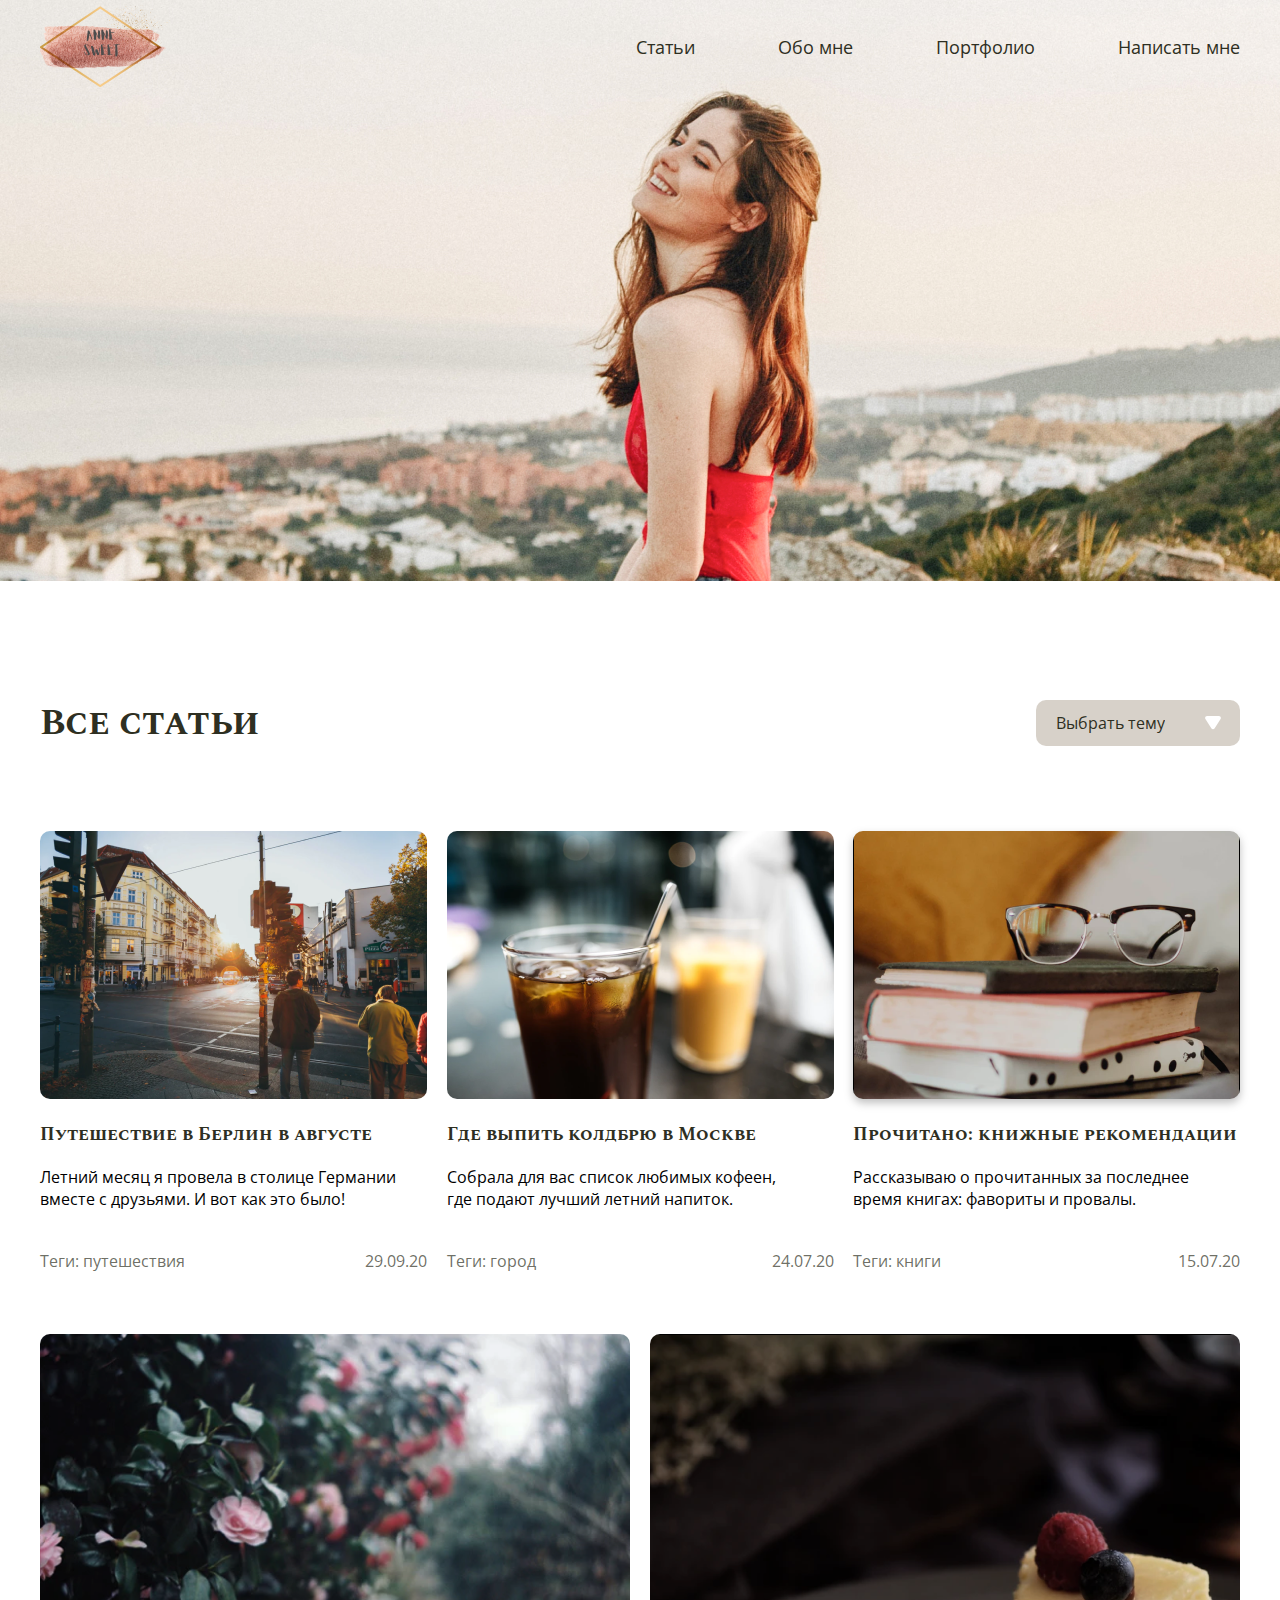
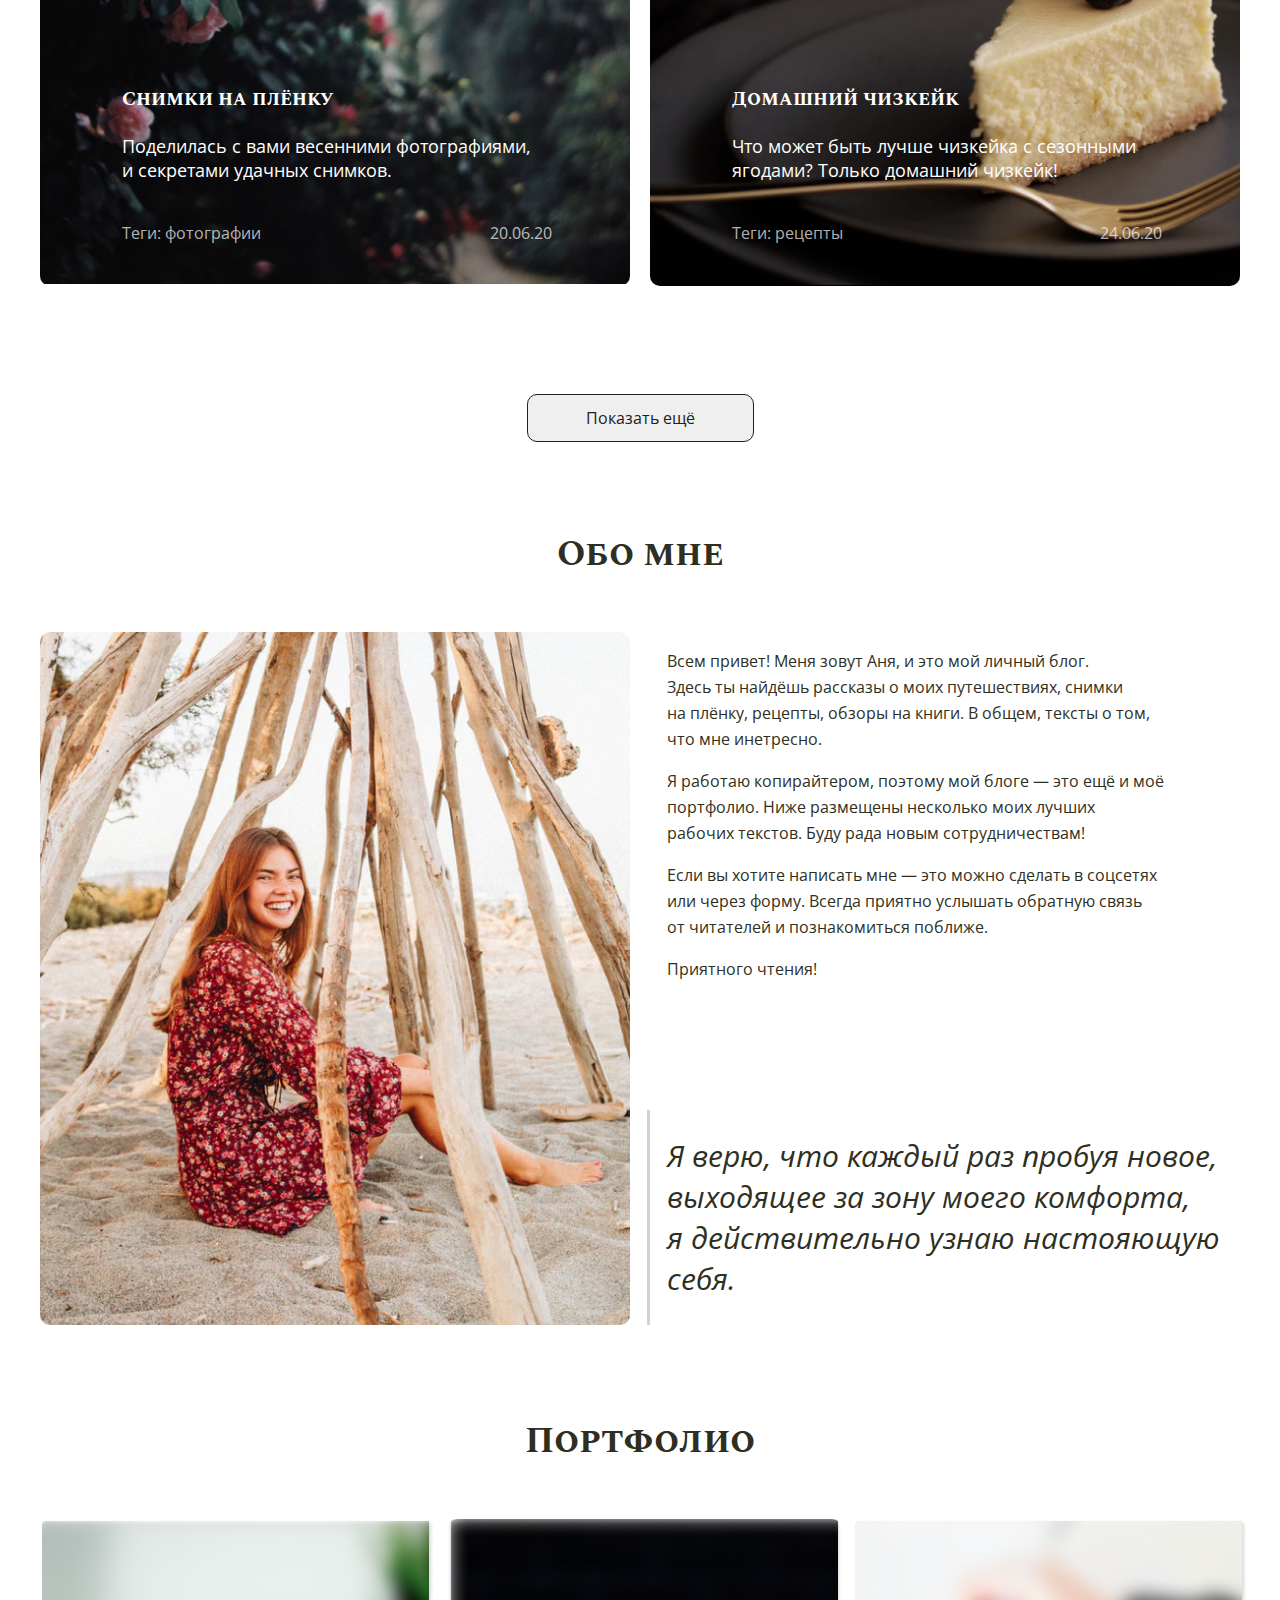
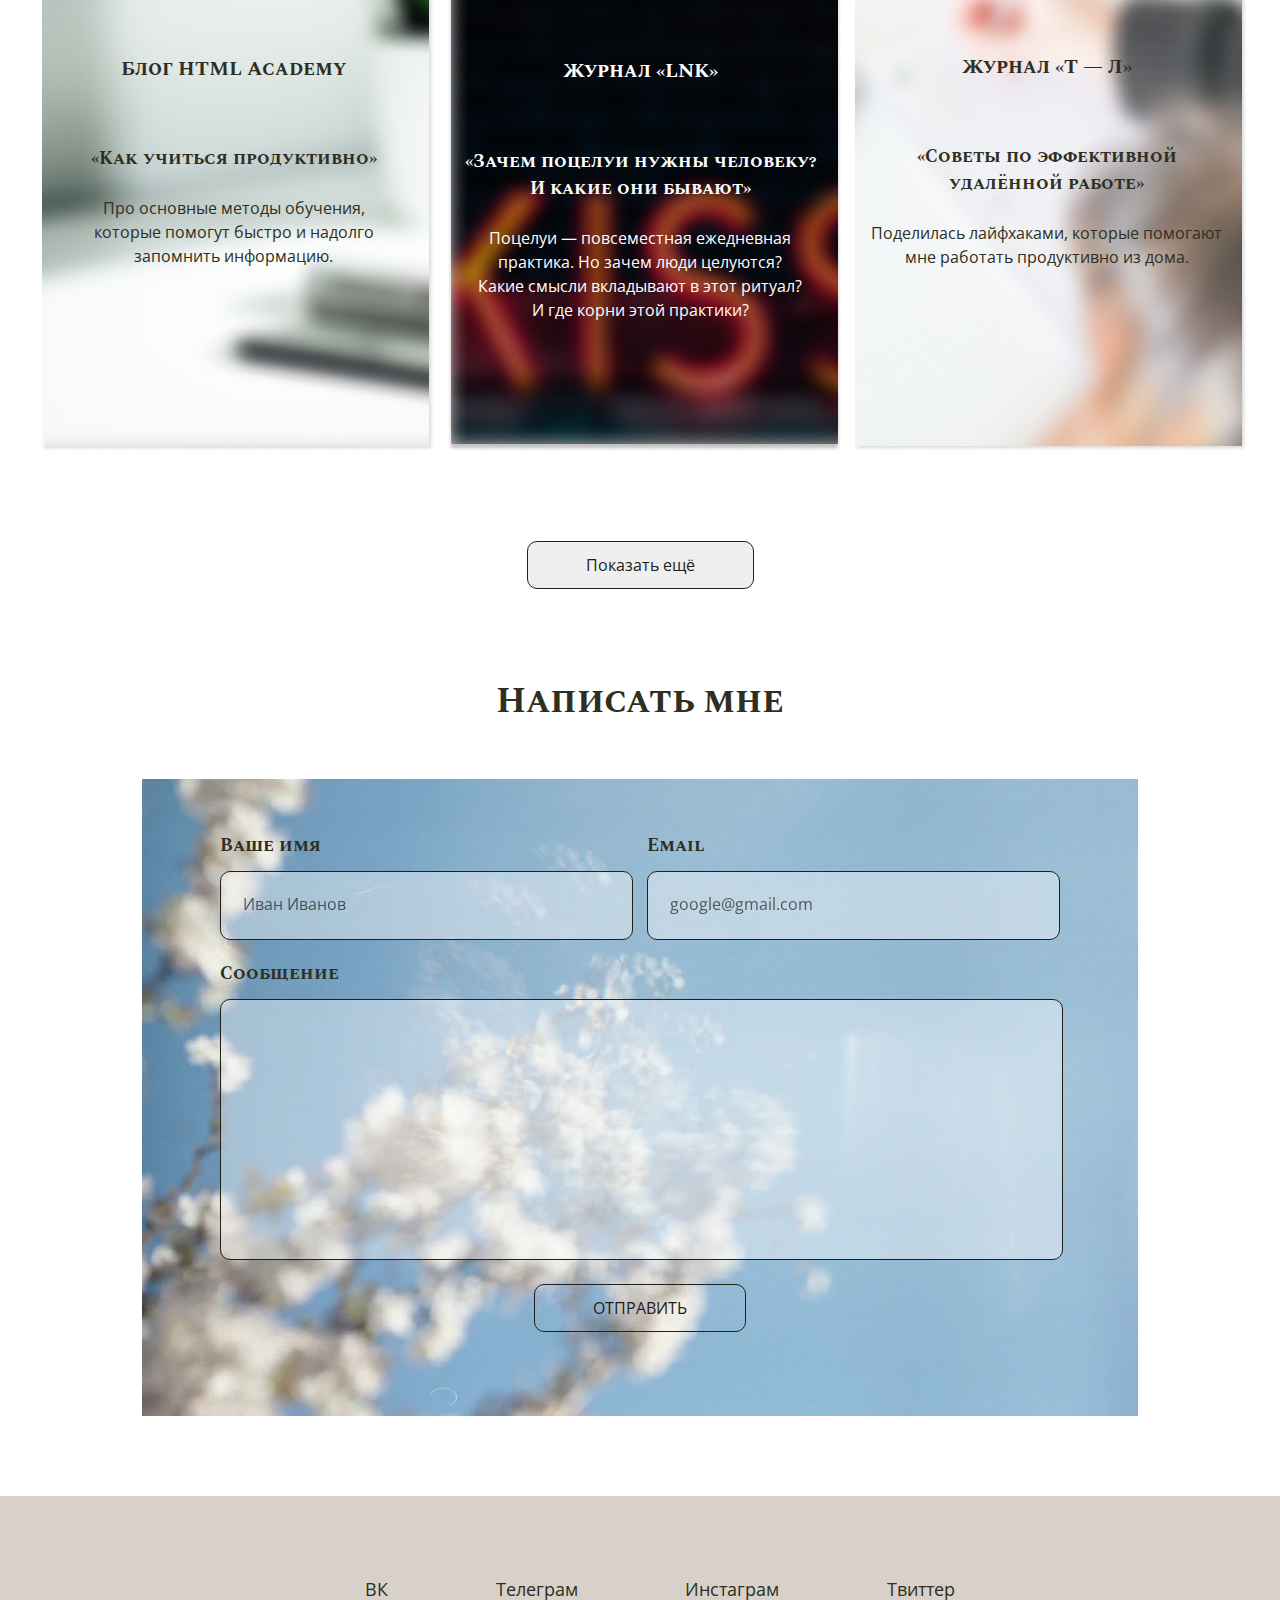
==== index.html @ 56de4f31 "151020" ====
<!DOCTYPE html>
<html lang="ru">

<head>
  <meta charset="UTF-8">
  <meta name="viewport" content="width-device-width, initial-scale=1.0">
  <title>Сайт Заверстаю</title>
  <link rel="stylesheet" href="style.css">
</head>

<body>
  <header class="header">
    <div class="wrapper">
      <div class="header__wrapper">
        <div class="header__logo">
          <img src="./image/annesweet_logo.png" alt="annesweet logo" class="header__logo-pic">
        </div>

        <nav class="header__nav">
          <ul class="header__list">
            <li class="header__item">
              <a href="#first__section" class="header__link">Статьи</a>
            </li>
            <li class="header__item">
              <a href="#second__section" class="header__link">Обо мне</a>
            </li>
            <li class="header__item">
              <a href="#third__section" class="header__link">Портфолио</a>
            </li>
            <li class="header__item header__last__item">
              <a href="#fourth__section" class="header__link">Написать мне</a>
            </li>
          </ul>
        </nav>
      </div>

    </div>
  </header>
  <main class="main">
    <h1 class="hidden__title">Блог</h1>
    <section class="wrapper first__section" id="first__section">
      <div class="main__head__wrapper">
        <h2 class="main__head__title">Все статьи</h2>
        <select name="main select" class="select">
          <option hidden>Выбрать тему</option>
          <option value="Travels">Путешествия</option>
          <option value="City">Город</option>
          <option value="Books">Книги</option>
          <option value="Photos">Фотографии</option>
          <option value="Recipes">Рецепты</option>
          <option value="All articles">Все статьи</option>
        </select>
      </div>
      <div class="main__body__wrapper">
        <article class="main__body__articles">
          <a href="./index2.html">
            <img src="./image/travels.png" alt="travels" class="main__pic">
            <h3 class="main__body__title">Путешествие в Берлин в августе</h3>
          </a>
          <p class="main__page">
            Летний месяц я провела в столице Германии<br> вместе с друзьями. И вот как это было!
          </p>
          <div class="main__underpage__wrapper">
            <span class="underpage">
              Теги: путешествия
            </span>
            <time class="underpage">
              29.09.20
            </time>
          </div>
        </article>
        <article class="main__body__articles">
          <a href="./index2.html">
            <img src="./image/city.png" alt="city" class="main__pic">
            <h3 class="main__body__title">Где выпить колдбрю в Москве</h3>
          </a>
          <p class="main__page">
            Собрала для вас список любимых кофеен,<br> где подают лучший летний напиток.
          </p>
          <div class="main__underpage__wrapper">
            <span class="underpage">
              Теги: город
            </span>
            <time class="underpage">
              24.07.20
            </time>
          </div>
        </article>
        <article class="main__body__articles">
          <a href="./index2.html">
            <img src="./image/books.png" alt="books" class="main__pic main__pic__book">
            <h3 class="main__body__title">Прочитано: книжные рекомендации</h3>
          </a>
          <p class="main__page">
            Рассказываю о прочитанных за последнее<br> время книгах: фавориты и провалы.
          </p>
          <div class="main__underpage__wrapper">
            <span class="underpage">
              Теги: книги
            </span>
            <time class="underpage">
              15.07.20
            </time>
          </div>
        </article>
        <article class="main__body__articles big__articles">
          <div class="absolute">
            <a href="./index2.html">
              <h3 class="main__body__title big__title">Снимки на плёнку</h3>
            </a>
            <p class="main__page big__page">
              Поделилась с вами весенними фотографиями,<br> и секретами удачных снимков.
            </p>
            <div class="main__underpage__wrapper">
              <span class="underpage big__underpage">
                Теги: фотографии
              </span>
              <time class="underpage big__underpage">
                20.06.20
              </time>
            </div>
          </div>
          <img src="./image/photos.png" alt="photos" class="main__pic relative__pic">
        </article>
        <article class="main__body__articles big__articles">
          <div class="absolute">
            <a href="./index2.html">
              <h3 class="main__body__title big__title">Домашний чизкейк</h3>
            </a>
            <p class="main__page big__page">
              Что может быть лучше чизкейка с сезонными<br>ягодами? Только домашний чизкейк!
            </p>
            <div class="main__underpage__wrapper">
              <span class="underpage big__underpage">
                Теги: рецепты
              </span>
              <time class="underpage big__underpage">
                24.06.20
              </time>
            </div>
          </div>
          <img src="./image/recipes.png" alt="photos" class="main__pic relative__pic">
        </article>
      </div>
      <div class="main__footer__wrapper">
        <button type="button" value="Показать ещё" class="button">Показать ещё</button>
      </div>
    </section>


    <section class="wrapper second__section" id="second__section">
      <div class="aboutme__head__wrapper">
        <h2 class="main__head__title center__title">Обо мне</h2>
      </div>
      <div class="aboutme__body__wrapper">
        <div class="aboutme__image__wrapper">
          <img src="./image/aboutme.png" alt="annesweet" class="main__pic">
        </div>
        <div class="aboutme__text__wrapper">
          <div class="aboutme__page__wrapper">
            <p class="aboutme__page">Всем привет! Меня зовут Аня, и это мой личный блог.<br>
              Здесь ты найдёшь рассказы о моих путешествиях, снимки<br>
              на плёнку, рецепты, обзоры на книги. В общем, тексты о том,<br>
              что мне инетресно.
            </p>
            <p class="aboutme__page">
              Я работаю копирайтером, поэтому мой блоге — это ещё и моё<br>
              портфолио. Ниже размещены несколько моих лучших<br>
              рабочих текстов. Буду рада новым сотрудничествам!
            </p>
            <p class="aboutme__page">
              Если вы хотите написать мне — это можно сделать в соцсетях<br>
              или через форму. Всегда приятно услышать обратную связь<br>
              от читателей и познакомиться поближе.
            </p>
            <p class="aboutme__page">
              Приятного чтения!
            </p>
          </div>
          <div class="blockquote">
            <blockquote>
              Я верю, что каждый раз пробуя новое,<br>
              выходящее за зону моего комфорта,<br>
              я действительно узнаю настояющую<br>
              себя.
            </blockquote>
          </div>
        </div>
      </div>
    </section>

    <section class="wrapper third__section" id="third__section">
      <div class="portfolio__head__wrapper">
        <h2 class="main__head__title center__title">Портфолио</h2>
      </div>
      <div class="portfolio__body__wrapper">
        <article class="portfolio__body__articles">
          <div class="wrapper__portfolio__text">
            <h3 class="portfolio__body__title3">Блог HTML Academy</h3><br>
            <h4 class="portfolio__body__title4">«Как учиться продуктивно»</h4>
            <p class="portfolio__body__page">
              Про основные методы обучения,<br>
              которые помогут быстро и надолго<br>
              запомнить информацию.
            </p>
          </div>
          <img src="./image/first-blog-1.jpg" alt="Blog HTML Academy" class="main__pic main__pic__portfolio">
        </article>

        <article class="portfolio__body__articles">
          <div class="wrapper__portfolio__text2">
            <h3 class="portfolio__body__title3__second">Журнал «LNK»</h3><br>
            <h4 class="portfolio__body__title4__second">«Зачем поцелуи нужны человеку?<br>
              И какие они бывают»</h4>
            <p class="portfolio__body__page__second">
              Поцелуи — повсеместная ежедневная<br>
              практика. Но зачем люди целуются?<br>
              Какие смысли вкладывают в этот ритуал?<br>
              И где корни этой практики?
            </p>
          </div>
          <img src="./image/second-blog-2.jpg" alt="Magazine LNK" class="main__pic main__pic__portfolio">
        </article>

        <article class="portfolio__body__articles">
          <div class="wrapper__portfolio__text">
            <h3 class="portfolio__body__title3">Журнал «Т — Л»</h3><br>
            <h4 class="portfolio__body__title4">«Советы по эффективной<br>
              удалённой работе»</h4>
            <p class="portfolio__body__page">
              Поделилась лайфхаками, которые помогают<br>
              мне работать продуктивно из дома.
            </p>
          </div>
          <img src="./image/third-blog-3.png" alt="Magazine T — L" class="main__pic main__pic__portfolio">
        </article>
      </div>
      <div class="main__footer__wrapper">
        <button type="button" value="Показать ещё" class="button">Показать ещё</button>
      </div>

    </section>

    <section class="wrapper fourth__section" id="fourth__section">
      <div class="writeme__head__wrapper">
        <h2 class="main__head__title center__title">Написать мне</h2>
      </div>
      <div class="writeme__body__wrapper">
        <form action="#" method="POST" class="form__wrap">

          <div class="input__wrap">
            <label for="name-field" class="main__body__title">
              Ваше имя<br>
            </label>
            <input type="text" name="name" id="name-field" class="input" placeholder="Иван Иванов">
          </div>

          <div class="input__wrap">
            <label for="login-field" class="main__body__title">
              Email<br>
            </label>
            <input type="text" name="login" id="login-field" class="input" placeholder="google@gmail.com">
          </div>

          <div class="input__wrap last__input__wrap">
            <label for="comment-field" class="main__body__title">
              Сообщение
            </label>
            <textarea maxlength="200" minlength="10" rows="17" name="comment" id="comment-field" class="big__input"
              placeholder="Напишите здесь ваше сообщение.">
                </textarea>
          </div>

          <div class="submit__wrap">
            <input type="submit" value="ОТПРАВИТЬ" class="submit">
          </div>

        </form>
      </div>
    </section>
  </main>
  <footer class="footer">
    <div class="wrapper">
      <div class="footer__wrapper">
        <ul class="footer__list">
          <li class="footer__item">
            <a href="#1" class="footer__link">ВК</a>
          </li>
          <li class="footer__item">
            <a href="#1" class="footer__link">Телеграм</a>
          </li>
          <li class="footer__item">
            <a href="#1" class="footer__link">Инстаграм</a>
          </li>
          <li class="footer__item">
            <a href="#1" class="footer__link">Твиттер</a>
          </li>
        </ul>
      </div>
    </div>
  </footer>
  <link rel="stylesheet"
    href="https://fonts.googleapis.com/css2?family=Open+Sans:ital,wght@0,400;0,700;1,400&family=Roboto&family=Spectral+SC:wght@700&display=swap">
</body>

</html>
---- style.css ----
body {
  margin: 0 auto;
  max-width: 1440px;
}
.wrapper {
  max-width: 1200px;
  margin: 0 auto;
}
.wrapper-2 {
  max-width: 1000px;
  margin: 0 auto 65px 120px;
}
.header__wrapper {
  display: flex;
  flex-wrap: wrap;
  justify-content: space-between;
  align-items: center;
  padding-top: 4px;
}
.main__undertitle__wrapper {
  margin-bottom: 50px;
}
.comment__image {
  width: 200px;
  display: flex;
  padding-left: 100px;
  padding-top: 45px;
  position: relative;
  margin-bottom: 15px;
}
.comment__page {
  margin-left: 100px;
  font-family: "Open Sans";
  font-size: 16px;
  color: #2E2F22;
  margin-top: 5px;
}

.main__comment {
  background: #ECE1E1;
  border-radius: 10px;
  min-height: 390px;
  padding-bottom: 30px;
}
.main__comment__form {
  padding-left: 80px;
}
.main__comment__form h3 {
  font-family: "Open Sans";
  font-weight: bold;
  font-size: 24px;
  color: #2E2F22;
  margin-top: 75px;
  margin-bottom: 70px;
}
.main__comment__wrapper {
  width: 795px;
}

.comment-img {
  width: 50px;
  height: 50px;
  margin-right: 15px;
  border-radius: 10px;
}
.comment-title {
  font-family: "Open Sans";
  font-weight: bold;
  font-size: 16px; 
  color: #2E2F22;
  position: absolute;
  top: 40%;
  padding-left: 60px;
}
.header {
  margin: 0;
  height: 581px;
  background: url(./image/header-bg.jpg) no-repeat center;

}
.header-2 {
  margin: 0;
  height: 581px;
  background: url(./image/header2-bg.png) no-repeat center;
}
.header__list {
  display: flex;
  flex-wrap: wrap;
  list-style-type: none;
}
.header__link {
  text-decoration: none;
  font-family: "Open Sans";
  font-size: 18px;
  line-height: 25px;
  color: #2E2F22;
}
.header__link:hover, .header__link:focus, .header__link:active {
opacity: 75%;
}
.header__item:not(.header__last__item) {
  margin-right: 83px;
}

.header__logo-pic {
  width: 130px;
  height: 83px;
}



.main {
  margin-top: 85px;
}
.main__head__wrapper {
  display: flex;
  flex-wrap: wrap;
  justify-content: space-between;
  align-items: center;
  margin-bottom: 50px; /*???*/
}
.main__head__title-2 {
  font-family: "Spectral SC";
  font-weight: bold;
  font-size: 36px;
  color: #2E2F22;
  margin-bottom: 5px;
}
.main__head__title {
  font-family: "Spectral SC";
  font-weight: bold;
  font-size: 36px;
  color: #2E2F22;
}

option {
  font-family: "Open Sans";
  font-size: 16px;
  color: #2E2F22;
}
select {
  background: url(./image/select.svg) no-repeat 90% 50% #D7D1C9;
  border-radius: 10px; 
  border: none;
  appearance: none;
  font-family: "Open Sans";
  font-size: 16px;
  color: #2E2F22;
  padding: 12px 75px 12px 20px;
}
.main__underpage__wrapper {
  display: flex;
  flex-wrap: wrap;
  justify-content: space-between;
}
.main__image img {
  border-radius: 10px;
}
.main__body__wrapper {
  display: flex;
  flex-wrap: wrap;
  justify-content: space-between;
  margin-bottom: 104px;
}
.main__figcaption {
  margin-bottom: 40px;
}
.relative__pictures {
  position: relative;
  width: 100%;
}
.absolute {
  position: absolute;
  color: white;
  width: 430px;
  padding-top: 330px;
  padding-left: 82px;
}
.big__articles {
  padding-top: 62px;
  position: relative;
}
.main__body__title {
  font-family: "Spectral SC";
  font-weight: bold;
  font-size: 18px;
  color: #2E2F22;
}
.main__page {
  font-family: "Open Sans";
  font-size: 16px;
  margin-bottom: 40px;
}
.underpage {
  font-family: "Open Sans";
  font-size: 16px;
  color: rgba(46, 47, 34, 0.7);
}
.undertitle {
  font-family: "Open Sans";
  font-size: 16px;
  color: rgba(46, 47, 34, 0.7);
  margin-right: 30px;
}
.big__title {
  font-family: "Spectral SC";
  font-weight: bold;
  font-size: 20px;
  color: white;
}
.main__image {
  margin-left: 0;
}
.main__figcaption {
  font-family: "Open Sans";
  font-size: 14px;
  color: #2E2F22;
}
.like {
  outline: none;
  border: none;
  background-color: white;
  cursor: pointer;
  background-image: url(./image/like.svg);
  width: 50px;
  height: 50px;
}
.arrow {
 position: relative;
 border-top: 2px solid black;
 height: 0;
 width: 65px;
 margin-top: 58px;
 margin-left: 25px;
}
.arrow:after {
  position: absolute;
  content: "";
  top: -7px;
  right: 0px;
  width: 10px;
  height: 10px;
  border-radius: 10%;
  border-top: 2px solid black;
  border-right: 2px solid black;
  transform: rotate(45deg);
}
.main__underfoot__wrapper-2 {
  width: 440px;
  height: 50px;
  display: flex;
  flex-wrap: no-wrap;
}
.social img {
  width: 50px;
  height: 50px;
}
.social__link {
  margin-left: 32px;

}
.likes__number {
  margin-left: 15px;
  vertical-align: bottom;
  font-family: "Open Sans";
  font-size: 24px;
  color: #2E2F22;
}
.main__foot__wrapper-2 {
  display: flex;
  flex-wrap: no-wrap;
  justify-content: space-between;
}
.main__foot__title {
  font-family: "Open Sans";
  font-weight: bold;
  font-size: 36px;
  color: #2E2F22;
}
.big__underpage {
  font-family: "Open Sans";
  font-size: 16px;
  color: rgba(255, 255, 255, 0.7);
}
.big__page {
  font-family: "Open Sans";
  font-size: 18px;
  color: white;
}
.button {
  text-decoration: none;
  font-family: "Open Sans";
  font-size: 16px;
  color: #202117;
  padding: 12px 58px;
  border: 1px solid #202117;
  border-radius: 10px;
}
.main__footer__wrapper {
  text-align: center;
  margin-bottom: 85px;
  margin-top: 85px;
}
.center__title {
  text-align: center;
}
.aboutme__body__wrapper {
  display: flex;
  flex-wrap: no-wrap;
  justify-content: space-between;
  max-width: 1180px;
  flex-direction: row;
}
.aboutme__text__wrapper {
  margin-left: auto;
  margin-right: 0;
  display: flex;
  flex-wrap: no-wrap;
  justify-content: space-between;
  flex-direction: column;
}
.aboutme__page {
  font-family: "Open Sans";
  font-size: 16px;
  line-height: 26px;
  color: #2E2F22;
}
blockquote {
  font-family: "Open Sans";
  font-style: italic;
  font-size: 30px;
  color: #2E2F22;
  margin-right: 0;
  margin-left: 0;
  
}
.blockquote {
  position: relative;
}

.blockquote::before {
  content: "";
  position: absolute;
  top: 5px;
  left: -20px;
  height: 215px;
  border-left: 3px solid #D7D1C9;
}
.second__section {
  margin-bottom: 85px;
}
.second__absolute {
  position: absolute;
}
.main__pic__book {
  filter: drop-shadow(0px 4px 4px rgba(0, 0, 0, 0.25));
}
.main__pic {
  border-radius: 10px;
}
.wrapper__portfolio__text {
  position: absolute;
  text-align: center;
  top: 40%;
  transform: translate(-50%, -40%);
  left: 50%;
  width: 387px;
}
.wrapper__portfolio__text2 {
  position: absolute;
  text-align: center;
  top: 50%;
  transform: translate(-50%, -50%);
  left: 50%;
  width: 387px;
  color: white;
}
.portfolio__body__articles {
  width: 387px;
  position: relative;
}
.portfolio__body__title4 {
  font-family: "Spectral SC";
  font-weight: bold;
  font-size: 18px;  
  color: #2E2F22;
}
.portfolio__body__title3 {
  font-family: "Spectral SC";
  font-weight: bold;
  font-size: 20px;  
  color: #2E2F22;
}
.portfolio__body__page {
font-family: "Open Sans";
font-size: 16px;
color: #2E2F22;
line-height: 150%;
}
.portfolio__body__wrapper {
  display: flex;
  flex-wrap: no-wrap;
  justify-content: space-between;
}
.center__title {
  margin-bottom: 50px;
}
.portfolio__body__title4__second {
  font-family: "Spectral SC";
  font-weight: bold;
  font-size: 18px;  
  color: white;
  width: 387px;
}
.portfolio__body__title3__second {
  font-family: "Spectral SC";
  font-weight: bold;
  font-size: 20px;  
  color: white;
  width: 387px;
}
.portfolio__body__page__second {
  font-family: "Open Sans";
  font-size: 16px;
  color: white;
  line-height: 150%;
}


.writeme__body__wrapper {
  background: url(./image/form-bg.jpg) no-repeat center;
  margin: 0;
  height: 637px;
}
.form__wrap {
  width: 840px;
  margin: 0 auto;

  display: flex;
  flex-wrap: wrap;
  justify-content: space-between;
}
.input {
  background: rgba(255, 255, 255, 0.4);
  border: 1px solid #202117;
  border-radius: 10px;
  width: 407px;
  height: 65px;
  margin-top: 12px;
  margin-bottom: 20px;
}
.input::placeholder {
  padding-left: 20px;
  font-family: "Open Sans";
  font-size: 16px;
  color: #202117;
  opacity: 0.7;
}
.input__wrap:not(.last__input__wrap) {
  margin-top: 53px;
}

.big__input {
  background: rgba(255, 255, 255, 0.4);
  border: 1px solid #202117;
  border-radius: 10px;
  resize: none;
  width: 837px;
  margin-top: 12px;
}
.big__input::placeholder {
  padding-left: 20px;
  padding-top: 20px;
  font-family: "Open Sans";
  font-size: 16px;
  color: #202117;
  opacity: 0.7;
}
.submit {
  text-decoration: none;
  font-family: "Open Sans";
  font-size: 16px;
  color: #202117;
  padding: 12px 58px;
  border: 1px solid #202117;
  border-radius: 10px;
  background: rgba(255, 255, 255, 0);
}
.submit__wrap {
  text-align: center;
  margin: 20px auto 0 auto;
}
.submit__wrap-2 {
  margin-top: -50px;
}

.footer {
  margin: 80px 0 0 0;
  background-color: #D7D1C9;
  height: 181px;
}
.footer__list {
  display: flex;
  flex-wrap: wrap;
  list-style-type: none;
  justify-content: space-between;
}
.footer__link {
  text-decoration: none;
  font-family: Open Sans;
  font-size: 18px;
  color: #2E2F22;
}
.footer__link:hover, .footer__link:focus, .footer__link:active {
opacity: 75%;
}
.footer__wrapper {
  max-width: 630px;
  margin: 0 auto;
  padding-top: 65px;
}
.main__form__title {
  display: none;
}
.input-2 {
  width: 205px;
  border: none;
  border-bottom: 1px solid #2E2F22;
  height: 40px;
  margin-bottom: 25px;
  outline: none;
  cursor: pointer;

}
.input-2::placeholder {
  font-family: "Open Sans";
  font-size: 16px;
  color: #2E2F22;

}
.main__form__wrap {
  display: flex;
  justify-content: space-between;
  flex-wrap: nowrap;
}
.big__input-2 {
  border: 1px solid #202117;
  border-radius: 10px;
  resize: none;
  width: 405px;
}
.big__input-2::placeholder {
  font-family: "Open Sans";
  font-size: 16px;
  color: #2E2F22;
  padding-left: 20px;
  padding-top: 20px;
}
.hidden__title {
  display: none;
}
.first__section a {
  text-decoration: none;
}
.added {
  background-color: black;
}
.comment-list {
  list-style: none;
  margin: 0;
  padding: 0;
}
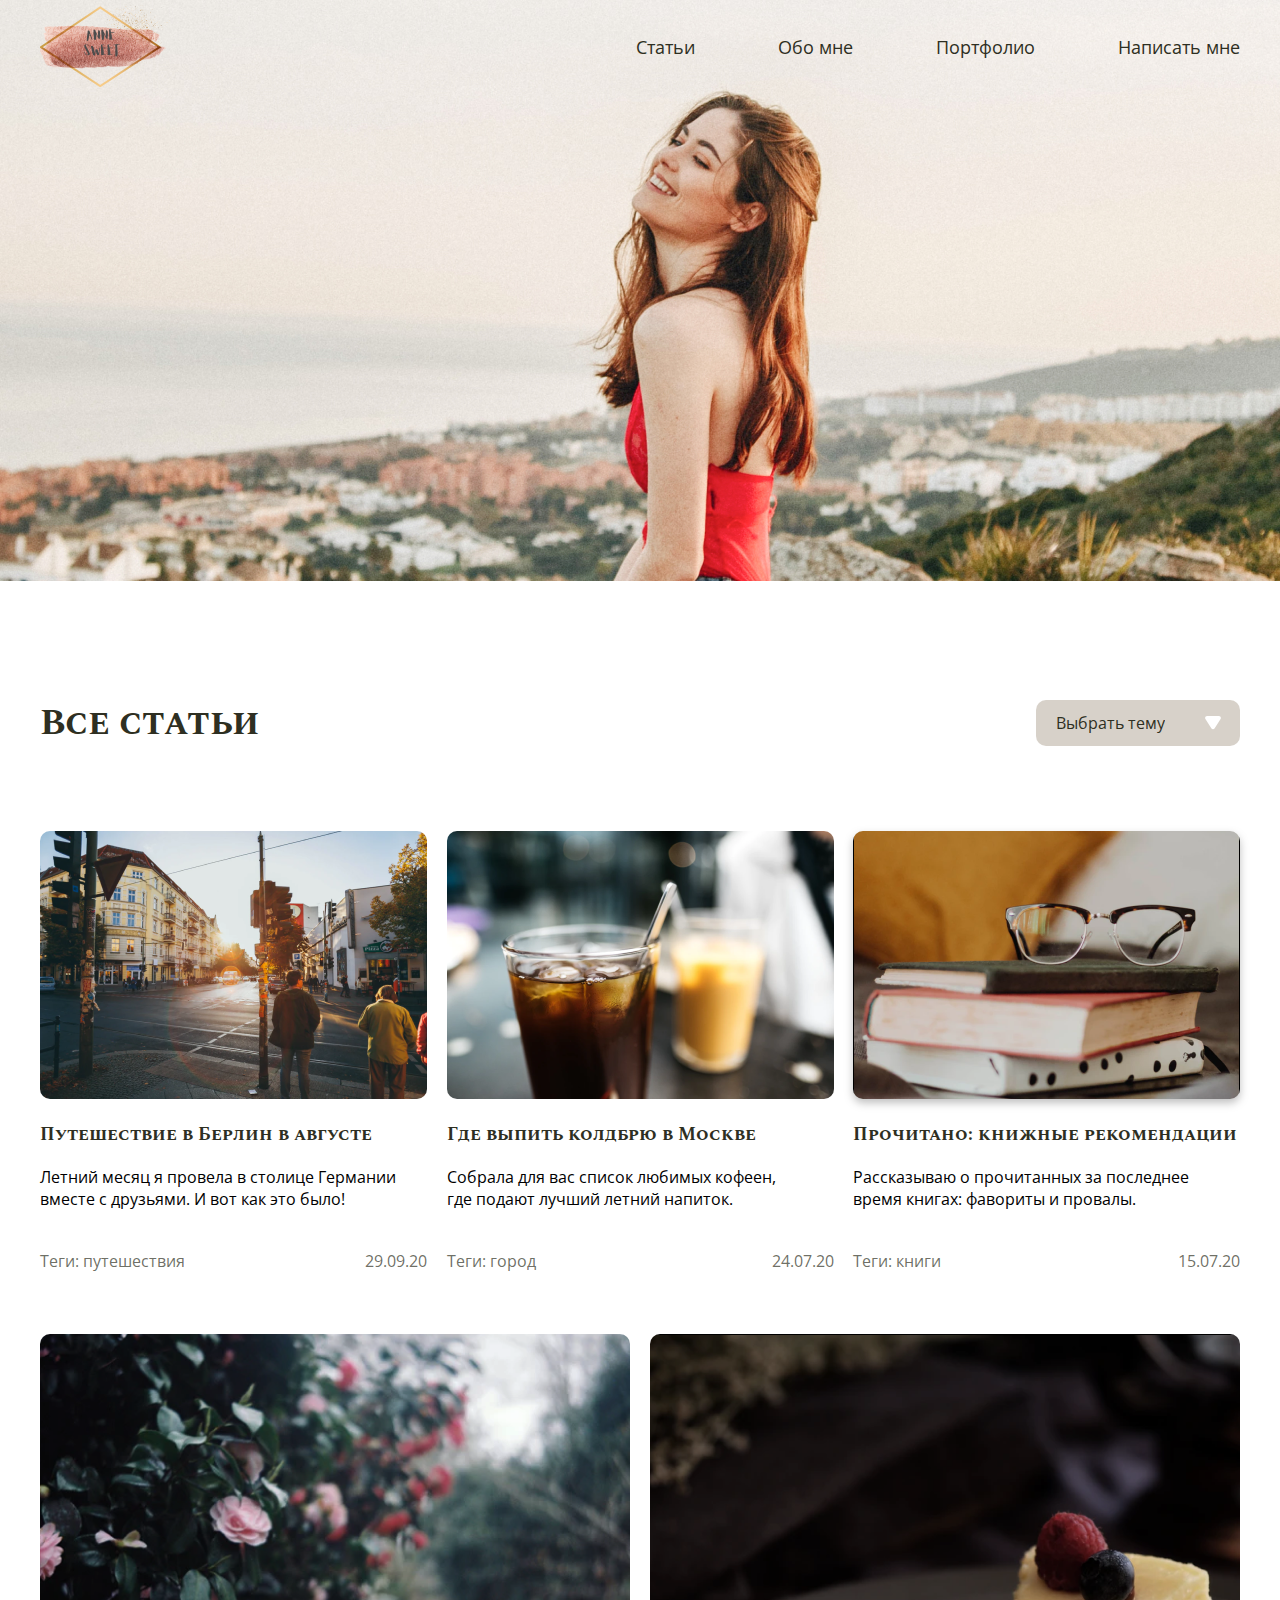
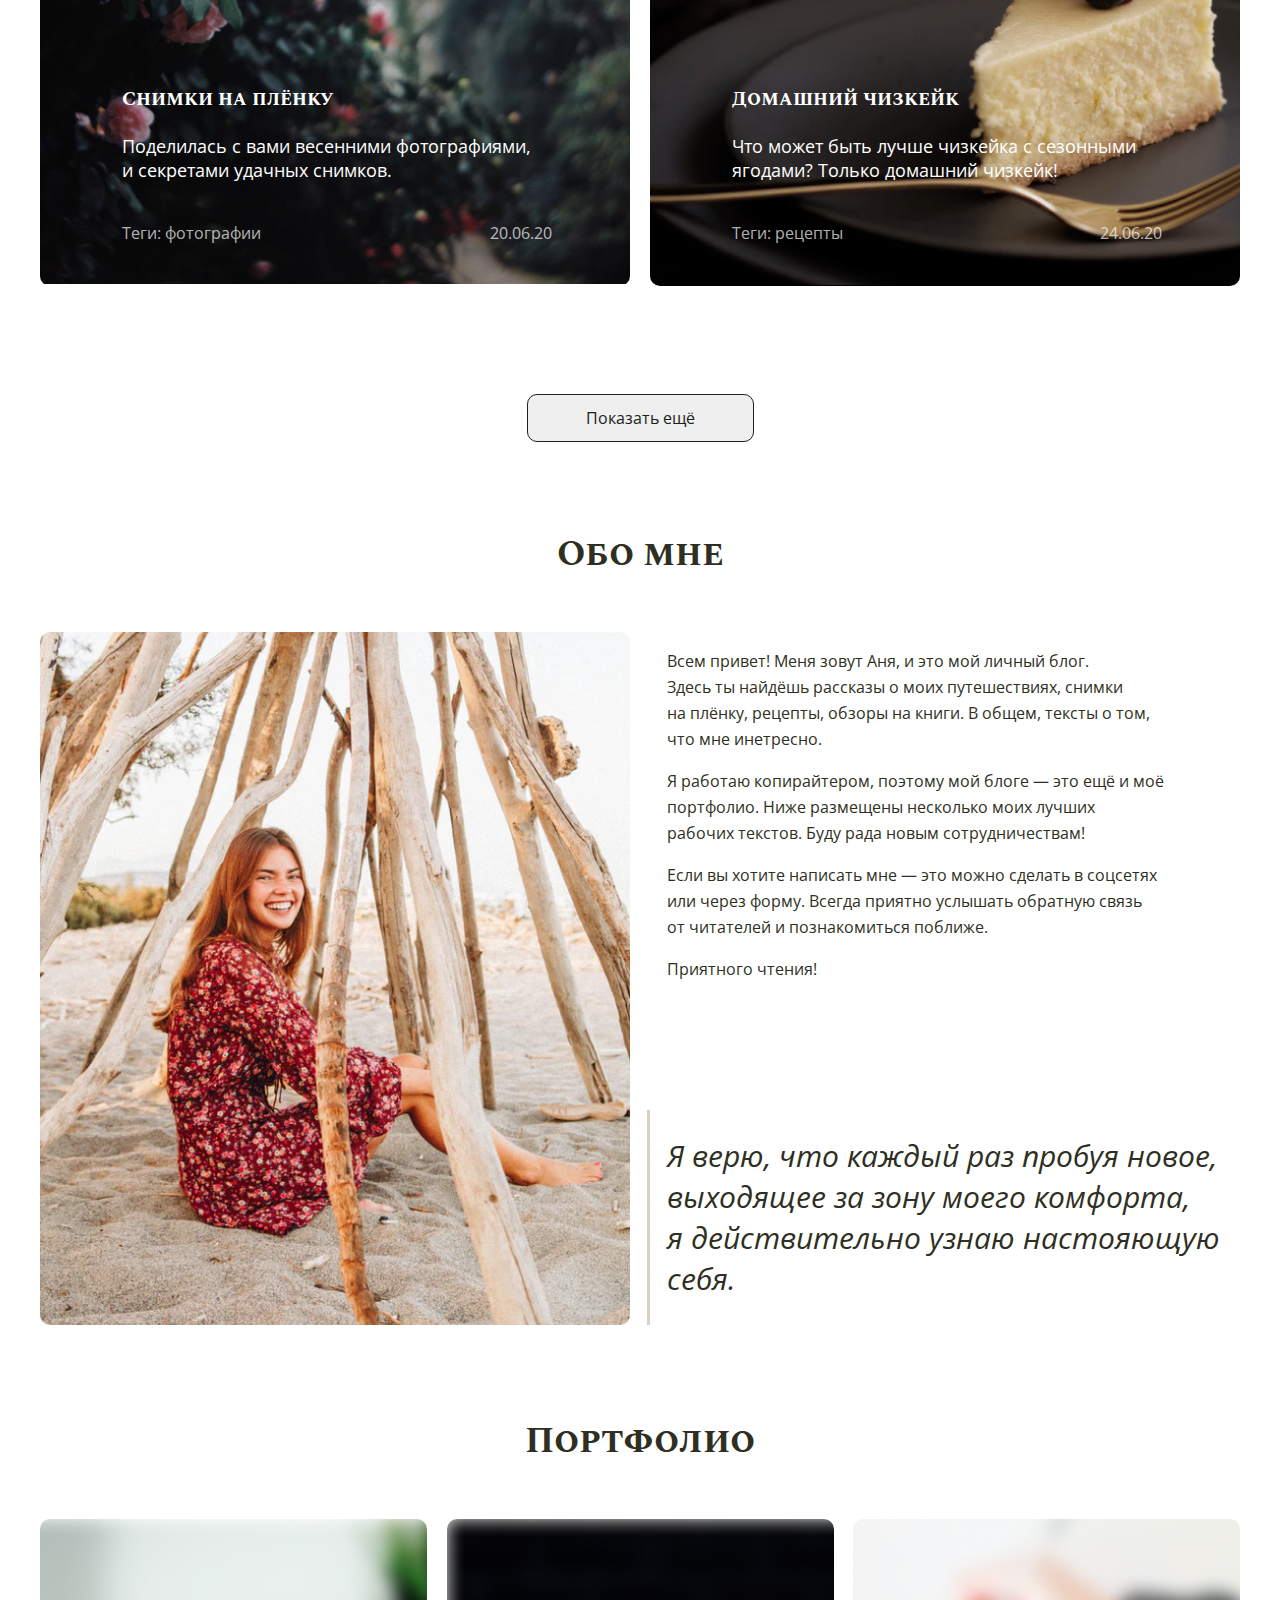
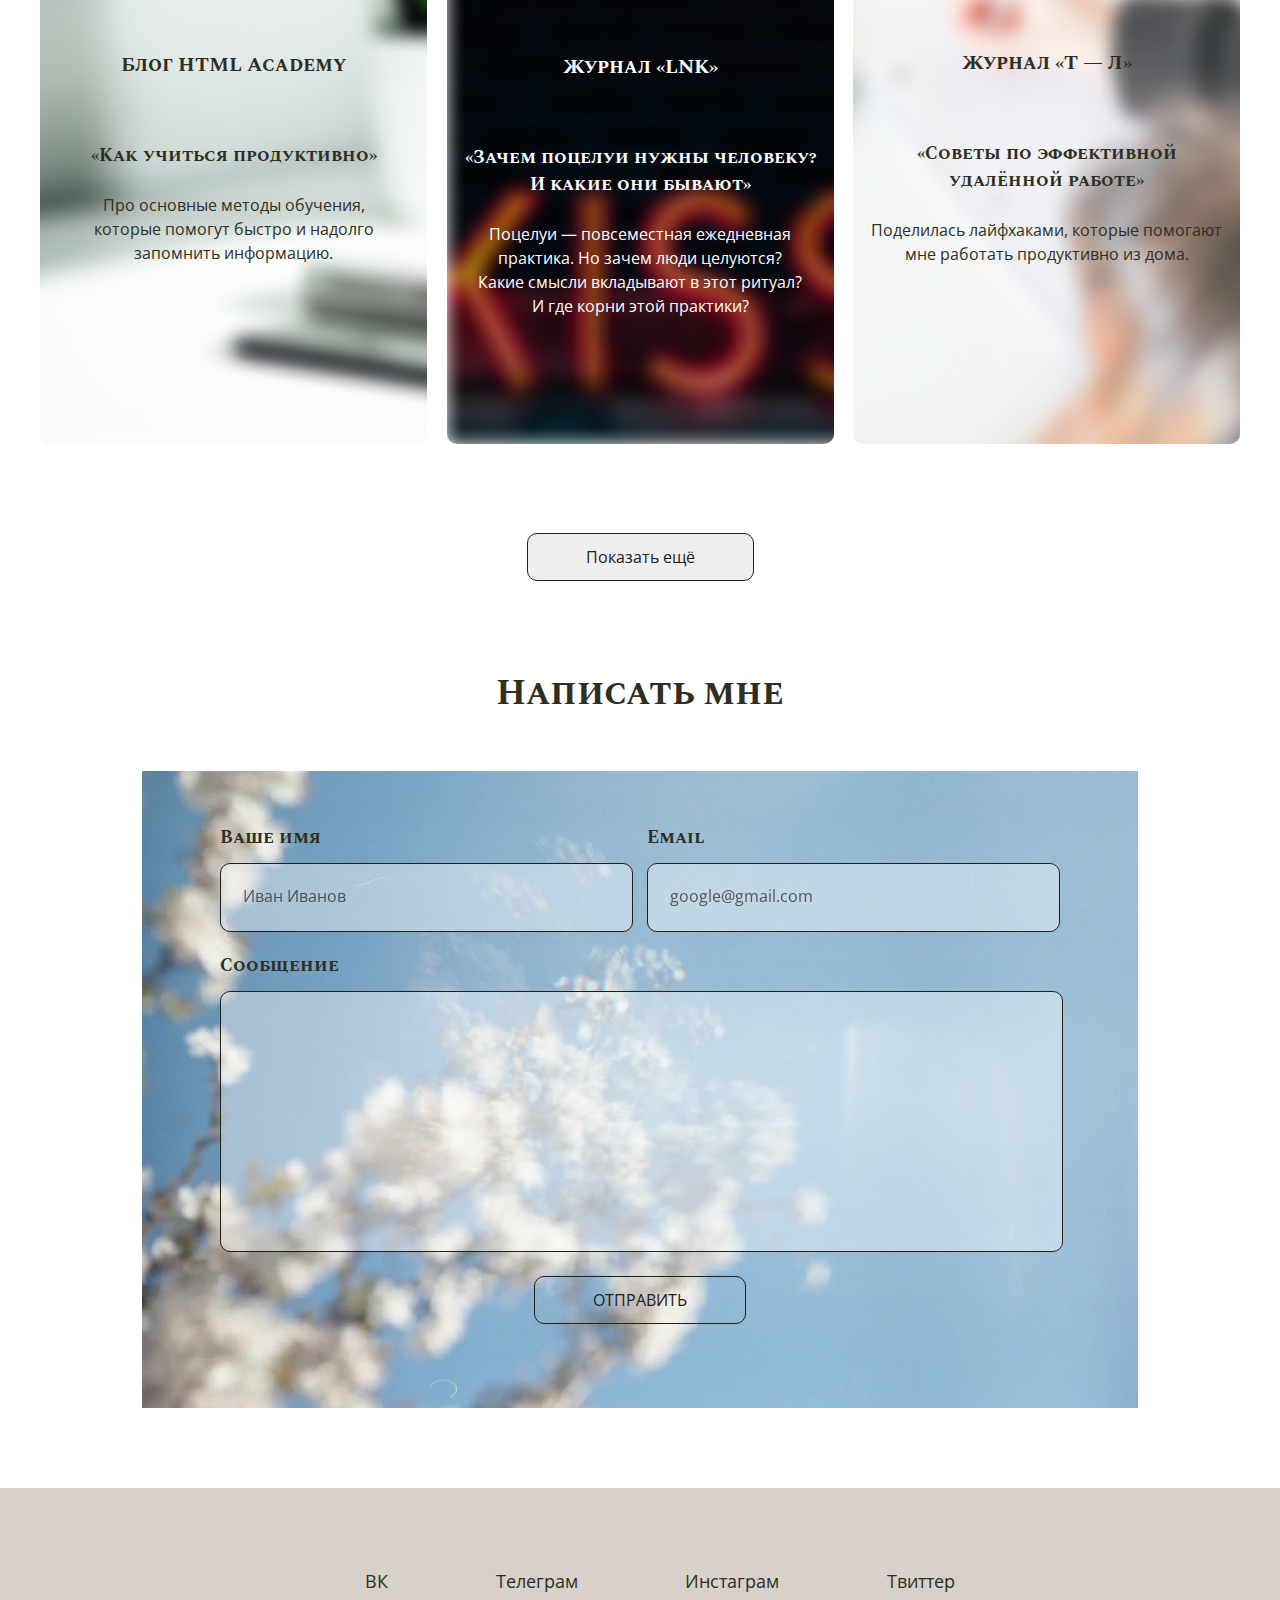
==== commit e0dcb8f9: "151020" ====
--- a/index.html
+++ b/index.html
@@ -5,7 +5,7 @@
   <meta charset="UTF-8">
   <meta name="viewport" content="width-device-width, initial-scale=1.0">
   <title>Сайт Заверстаю</title>
-  <link rel="stylesheet" href="style.css">
+  <link rel="stylesheet" href="styles/style.css">
 </head>
 
 <body>
@@ -204,7 +204,7 @@
               запомнить информацию.
             </p>
           </div>
-          <img src="./image/first-blog-1.jpg" alt="Blog HTML Academy" class="main__pic main__pic__portfolio">
+          <img src="./image/first-blog.jpg" alt="Blog HTML Academy" class="main__pic main__pic__portfolio">
         </article>
 
         <article class="portfolio__body__articles">
@@ -219,7 +219,7 @@
               И где корни этой практики?
             </p>
           </div>
-          <img src="./image/second-blog-2.jpg" alt="Magazine LNK" class="main__pic main__pic__portfolio">
+          <img src="./image/second-blog.jpg" alt="Magazine LNK" class="main__pic main__pic__portfolio">
         </article>
 
         <article class="portfolio__body__articles">
@@ -232,7 +232,7 @@
               мне работать продуктивно из дома.
             </p>
           </div>
-          <img src="./image/third-blog-3.png" alt="Magazine T — L" class="main__pic main__pic__portfolio">
+          <img src="./image/third-blog.jpg" alt="Magazine T — L" class="main__pic main__pic__portfolio">
         </article>
       </div>
       <div class="main__footer__wrapper">
--- a/styles/style.css
+++ b/styles/style.css
@@ -0,0 +1,572 @@
+body {
+  margin: 0 auto;
+  max-width: 1440px;
+}
+.wrapper {
+  max-width: 1200px;
+  margin: 0 auto;
+}
+.wrapper-2 {
+  max-width: 1000px;
+  margin: 0 auto 65px 120px;
+}
+.header__wrapper {
+  display: flex;
+  flex-wrap: wrap;
+  justify-content: space-between;
+  align-items: center;
+  padding-top: 4px;
+}
+.main__undertitle__wrapper {
+  margin-bottom: 50px;
+}
+.comment__image {
+  width: 200px;
+  display: flex;
+  padding-left: 100px;
+  padding-top: 45px;
+  position: relative;
+  margin-bottom: 15px;
+}
+.comment__page {
+  margin-left: 100px;
+  font-family: "Open Sans";
+  font-size: 16px;
+  color: #2E2F22;
+  margin-top: 5px;
+}
+
+.main__comment {
+  background: #ECE1E1;
+  border-radius: 10px;
+  min-height: 390px;
+  padding-bottom: 30px;
+}
+.main__comment__form {
+  padding-left: 80px;
+}
+.main__comment__form h3 {
+  font-family: "Open Sans";
+  font-weight: bold;
+  font-size: 24px;
+  color: #2E2F22;
+  margin-top: 75px;
+  margin-bottom: 70px;
+}
+.main__comment__wrapper {
+  width: 795px;
+}
+
+.comment-img {
+  width: 50px;
+  height: 50px;
+  margin-right: 15px;
+  border-radius: 10px;
+}
+.comment-title {
+  font-family: "Open Sans";
+  font-weight: bold;
+  font-size: 16px; 
+  color: #2E2F22;
+  position: absolute;
+  top: 40%;
+  padding-left: 60px;
+}
+.header {
+  margin: 0;
+  height: 581px;
+  background: url(/image/header-bg.jpg) no-repeat center;
+
+}
+.header-2 {
+  margin: 0;
+  height: 581px;
+  background: url(/image/header2-bg.jpg) no-repeat center;
+}
+.header__list {
+  display: flex;
+  flex-wrap: wrap;
+  list-style-type: none;
+}
+.header__link {
+  text-decoration: none;
+  font-family: "Open Sans";
+  font-size: 18px;
+  line-height: 25px;
+  color: #2E2F22;
+}
+.header__link:hover, .header__link:focus, .header__link:active {
+opacity: 75%;
+}
+.header__item:not(.header__last__item) {
+  margin-right: 83px;
+}
+
+.header__logo-pic {
+  width: 130px;
+  height: 83px;
+}
+
+
+
+.main {
+  margin-top: 85px;
+}
+.main__head__wrapper {
+  display: flex;
+  flex-wrap: wrap;
+  justify-content: space-between;
+  align-items: center;
+  margin-bottom: 50px; /*???*/
+}
+.main__head__title-2 {
+  font-family: "Spectral SC";
+  font-weight: bold;
+  font-size: 36px;
+  color: #2E2F22;
+  margin-bottom: 5px;
+}
+.main__head__title {
+  font-family: "Spectral SC";
+  font-weight: bold;
+  font-size: 36px;
+  color: #2E2F22;
+}
+
+option {
+  font-family: "Open Sans";
+  font-size: 16px;
+  color: #2E2F22;
+}
+select {
+  background: url(/image/select.svg) no-repeat 90% 50% #D7D1C9;
+  border-radius: 10px; 
+  border: none;
+  appearance: none;
+  font-family: "Open Sans";
+  font-size: 16px;
+  color: #2E2F22;
+  padding: 12px 75px 12px 20px;
+}
+.main__underpage__wrapper {
+  display: flex;
+  flex-wrap: wrap;
+  justify-content: space-between;
+}
+.main__image img {
+  border-radius: 10px;
+}
+.main__body__wrapper {
+  display: flex;
+  flex-wrap: wrap;
+  justify-content: space-between;
+  margin-bottom: 104px;
+}
+.main__figcaption {
+  margin-bottom: 40px;
+}
+.relative__pictures {
+  position: relative;
+  width: 100%;
+}
+.absolute {
+  position: absolute;
+  color: white;
+  width: 430px;
+  padding-top: 330px;
+  padding-left: 82px;
+}
+.big__articles {
+  padding-top: 62px;
+  position: relative;
+}
+.main__body__title {
+  font-family: "Spectral SC";
+  font-weight: bold;
+  font-size: 18px;
+  color: #2E2F22;
+}
+.main__page {
+  font-family: "Open Sans";
+  font-size: 16px;
+  margin-bottom: 40px;
+}
+.underpage {
+  font-family: "Open Sans";
+  font-size: 16px;
+  color: rgba(46, 47, 34, 0.7);
+}
+.undertitle {
+  font-family: "Open Sans";
+  font-size: 16px;
+  color: rgba(46, 47, 34, 0.7);
+  margin-right: 30px;
+}
+.big__title {
+  font-family: "Spectral SC";
+  font-weight: bold;
+  font-size: 20px;
+  color: white;
+}
+.main__image {
+  margin-left: 0;
+}
+.main__figcaption {
+  font-family: "Open Sans";
+  font-size: 14px;
+  color: #2E2F22;
+}
+.like {
+  outline: none;
+  border: none;
+  background-color: white;
+  cursor: pointer;
+  background-image: url(/image/like.svg);
+  width: 50px;
+  height: 50px;
+}
+.arrow {
+ position: relative;
+ border-top: 2px solid black;
+ height: 0;
+ width: 65px;
+ margin-top: 58px;
+ margin-left: 25px;
+}
+.arrow:after {
+  position: absolute;
+  content: "";
+  top: -7px;
+  right: 0px;
+  width: 10px;
+  height: 10px;
+  border-radius: 10%;
+  border-top: 2px solid black;
+  border-right: 2px solid black;
+  transform: rotate(45deg);
+}
+.main__underfoot__wrapper-2 {
+  width: 440px;
+  height: 50px;
+  display: flex;
+  flex-wrap: no-wrap;
+}
+.social img {
+  width: 50px;
+  height: 50px;
+}
+.social__link {
+  margin-left: 32px;
+
+}
+.likes__number {
+  margin-left: 15px;
+  vertical-align: bottom;
+  font-family: "Open Sans";
+  font-size: 24px;
+  color: #2E2F22;
+}
+.main__foot__wrapper-2 {
+  display: flex;
+  flex-wrap: no-wrap;
+  justify-content: space-between;
+}
+.main__foot__title {
+  font-family: "Open Sans";
+  font-weight: bold;
+  font-size: 36px;
+  color: #2E2F22;
+}
+.big__underpage {
+  font-family: "Open Sans";
+  font-size: 16px;
+  color: rgba(255, 255, 255, 0.7);
+}
+.big__page {
+  font-family: "Open Sans";
+  font-size: 18px;
+  color: white;
+}
+.button {
+  text-decoration: none;
+  font-family: "Open Sans";
+  font-size: 16px;
+  color: #202117;
+  padding: 12px 58px;
+  border: 1px solid #202117;
+  border-radius: 10px;
+}
+.main__footer__wrapper {
+  text-align: center;
+  margin-bottom: 85px;
+  margin-top: 85px;
+}
+.center__title {
+  text-align: center;
+}
+.aboutme__body__wrapper {
+  display: flex;
+  flex-wrap: no-wrap;
+  justify-content: space-between;
+  max-width: 1180px;
+  flex-direction: row;
+}
+.aboutme__text__wrapper {
+  margin-left: auto;
+  margin-right: 0;
+  display: flex;
+  flex-wrap: no-wrap;
+  justify-content: space-between;
+  flex-direction: column;
+}
+.aboutme__page {
+  font-family: "Open Sans";
+  font-size: 16px;
+  line-height: 26px;
+  color: #2E2F22;
+}
+blockquote {
+  font-family: "Open Sans";
+  font-style: italic;
+  font-size: 30px;
+  color: #2E2F22;
+  margin-right: 0;
+  margin-left: 0;
+  
+}
+.blockquote {
+  position: relative;
+}
+
+.blockquote::before {
+  content: "";
+  position: absolute;
+  top: 5px;
+  left: -20px;
+  height: 215px;
+  border-left: 3px solid #D7D1C9;
+}
+.second__section {
+  margin-bottom: 85px;
+}
+.second__absolute {
+  position: absolute;
+}
+.main__pic__book {
+  filter: drop-shadow(0px 4px 4px rgba(0, 0, 0, 0.25));
+}
+.main__pic {
+  border-radius: 10px;
+}
+.wrapper__portfolio__text {
+  position: absolute;
+  text-align: center;
+  top: 40%;
+  transform: translate(-50%, -40%);
+  left: 50%;
+  width: 387px;
+}
+.wrapper__portfolio__text2 {
+  position: absolute;
+  text-align: center;
+  top: 50%;
+  transform: translate(-50%, -50%);
+  left: 50%;
+  width: 387px;
+  color: white;
+}
+.portfolio__body__articles {
+  width: 387px;
+  position: relative;
+}
+.portfolio__body__title4 {
+  font-family: "Spectral SC";
+  font-weight: bold;
+  font-size: 18px;  
+  color: #2E2F22;
+}
+.portfolio__body__title3 {
+  font-family: "Spectral SC";
+  font-weight: bold;
+  font-size: 20px;  
+  color: #2E2F22;
+}
+.portfolio__body__page {
+font-family: "Open Sans";
+font-size: 16px;
+color: #2E2F22;
+line-height: 150%;
+}
+.portfolio__body__wrapper {
+  display: flex;
+  flex-wrap: no-wrap;
+  justify-content: space-between;
+}
+.center__title {
+  margin-bottom: 50px;
+}
+.portfolio__body__title4__second {
+  font-family: "Spectral SC";
+  font-weight: bold;
+  font-size: 18px;  
+  color: white;
+  width: 387px;
+}
+.portfolio__body__title3__second {
+  font-family: "Spectral SC";
+  font-weight: bold;
+  font-size: 20px;  
+  color: white;
+  width: 387px;
+}
+.portfolio__body__page__second {
+  font-family: "Open Sans";
+  font-size: 16px;
+  color: white;
+  line-height: 150%;
+}
+
+
+.writeme__body__wrapper {
+  background: url(/image/form-bg.jpg) no-repeat center;
+  margin: 0;
+  height: 637px;
+}
+.form__wrap {
+  width: 840px;
+  margin: 0 auto;
+
+  display: flex;
+  flex-wrap: wrap;
+  justify-content: space-between;
+}
+.input {
+  background: rgba(255, 255, 255, 0.4);
+  border: 1px solid #202117;
+  border-radius: 10px;
+  width: 407px;
+  height: 65px;
+  margin-top: 12px;
+  margin-bottom: 20px;
+}
+.input::placeholder {
+  padding-left: 20px;
+  font-family: "Open Sans";
+  font-size: 16px;
+  color: #202117;
+  opacity: 0.7;
+}
+.input__wrap:not(.last__input__wrap) {
+  margin-top: 53px;
+}
+
+.big__input {
+  background: rgba(255, 255, 255, 0.4);
+  border: 1px solid #202117;
+  border-radius: 10px;
+  resize: none;
+  width: 837px;
+  margin-top: 12px;
+}
+.big__input::placeholder {
+  padding-left: 20px;
+  padding-top: 20px;
+  font-family: "Open Sans";
+  font-size: 16px;
+  color: #202117;
+  opacity: 0.7;
+}
+.submit {
+  text-decoration: none;
+  font-family: "Open Sans";
+  font-size: 16px;
+  color: #202117;
+  padding: 12px 58px;
+  border: 1px solid #202117;
+  border-radius: 10px;
+  background: rgba(255, 255, 255, 0);
+}
+.submit__wrap {
+  text-align: center;
+  margin: 20px auto 0 auto;
+}
+.submit__wrap-2 {
+  margin-top: -50px;
+}
+
+.footer {
+  margin: 80px 0 0 0;
+  background-color: #D7D1C9;
+  height: 181px;
+}
+.footer__list {
+  display: flex;
+  flex-wrap: wrap;
+  list-style-type: none;
+  justify-content: space-between;
+}
+.footer__link {
+  text-decoration: none;
+  font-family: Open Sans;
+  font-size: 18px;
+  color: #2E2F22;
+}
+.footer__link:hover, .footer__link:focus, .footer__link:active {
+opacity: 75%;
+}
+.footer__wrapper {
+  max-width: 630px;
+  margin: 0 auto;
+  padding-top: 65px;
+}
+.main__form__title {
+  display: none;
+}
+.input-2 {
+  width: 205px;
+  border: none;
+  border-bottom: 1px solid #2E2F22;
+  height: 40px;
+  margin-bottom: 25px;
+  outline: none;
+  cursor: pointer;
+
+}
+.input-2::placeholder {
+  font-family: "Open Sans";
+  font-size: 16px;
+  color: #2E2F22;
+
+}
+.main__form__wrap {
+  display: flex;
+  justify-content: space-between;
+  flex-wrap: nowrap;
+}
+.big__input-2 {
+  border: 1px solid #202117;
+  border-radius: 10px;
+  resize: none;
+  width: 405px;
+}
+.big__input-2::placeholder {
+  font-family: "Open Sans";
+  font-size: 16px;
+  color: #2E2F22;
+  padding-left: 20px;
+  padding-top: 20px;
+}
+.hidden__title {
+  display: none;
+}
+.first__section a {
+  text-decoration: none;
+}
+.added {
+  background-color: black;
+}
+.comment-list {
+  list-style: none;
+  margin: 0;
+  padding: 0;
+}
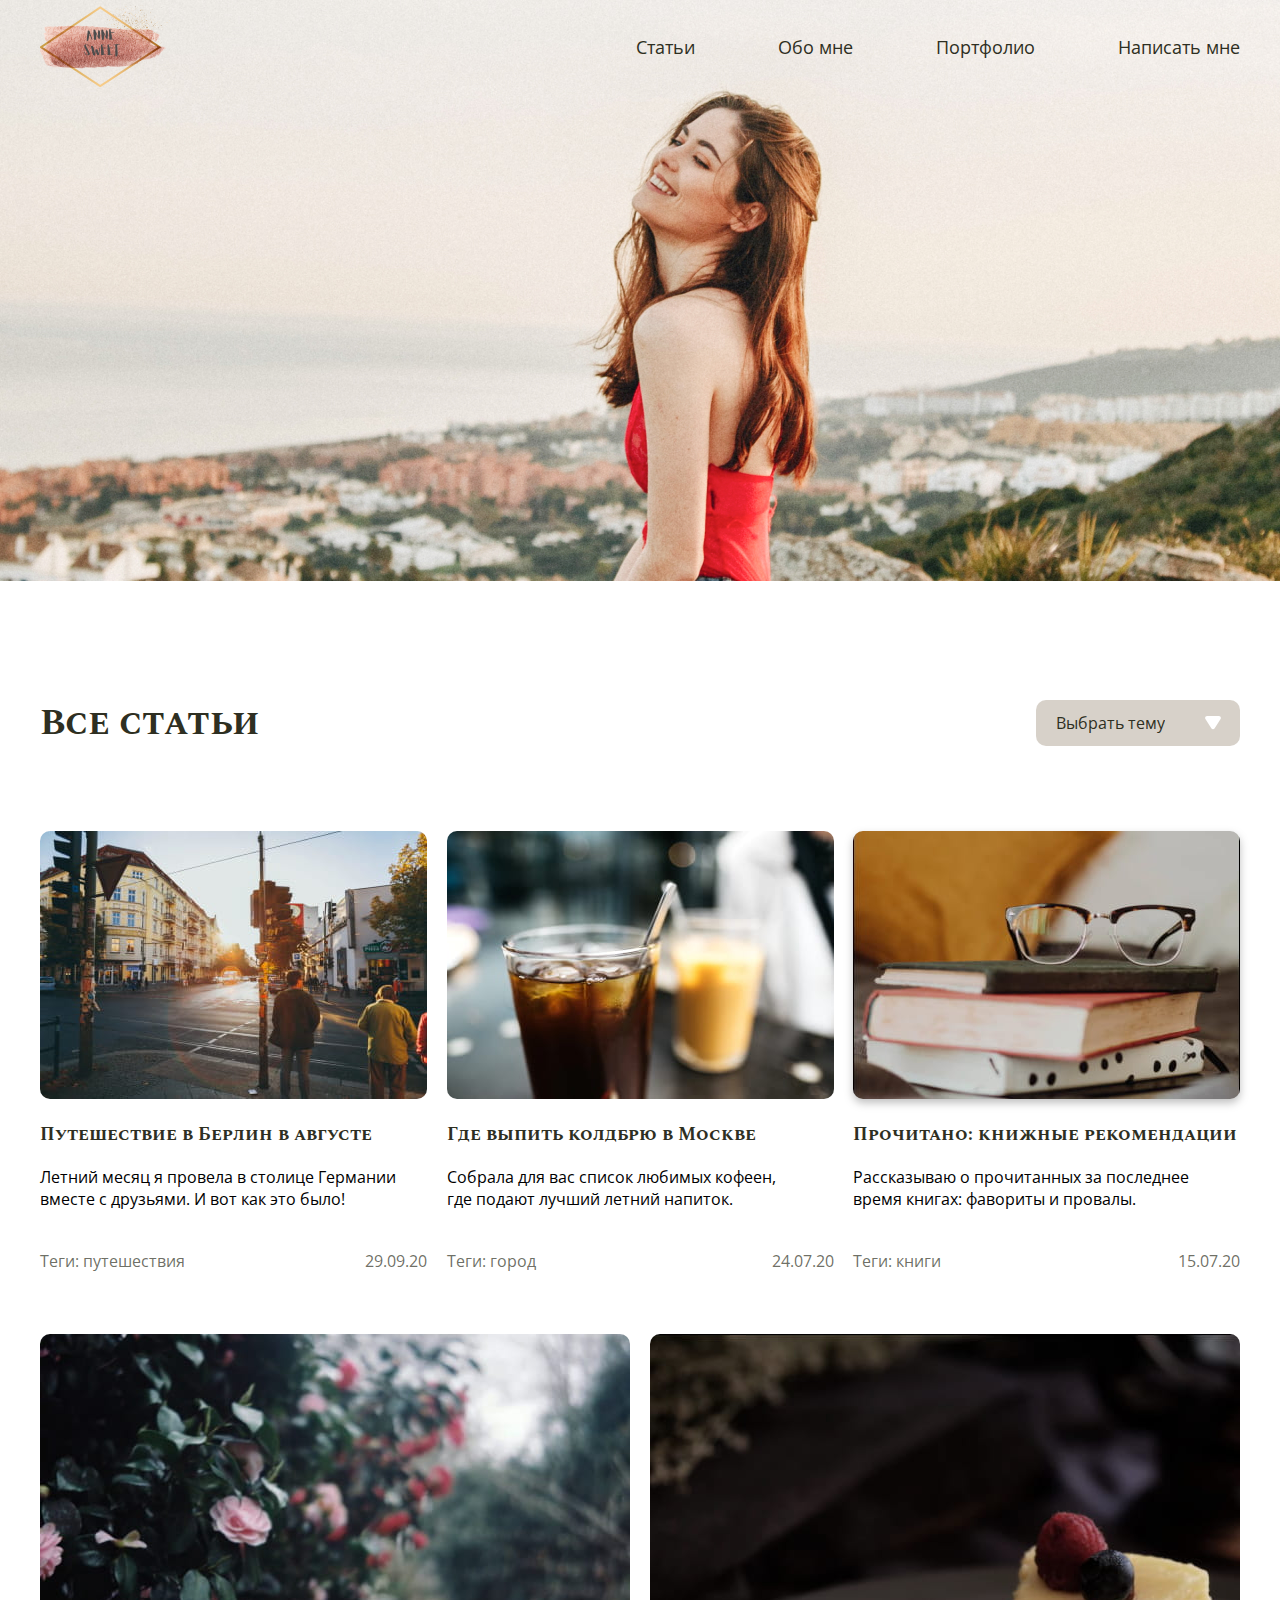
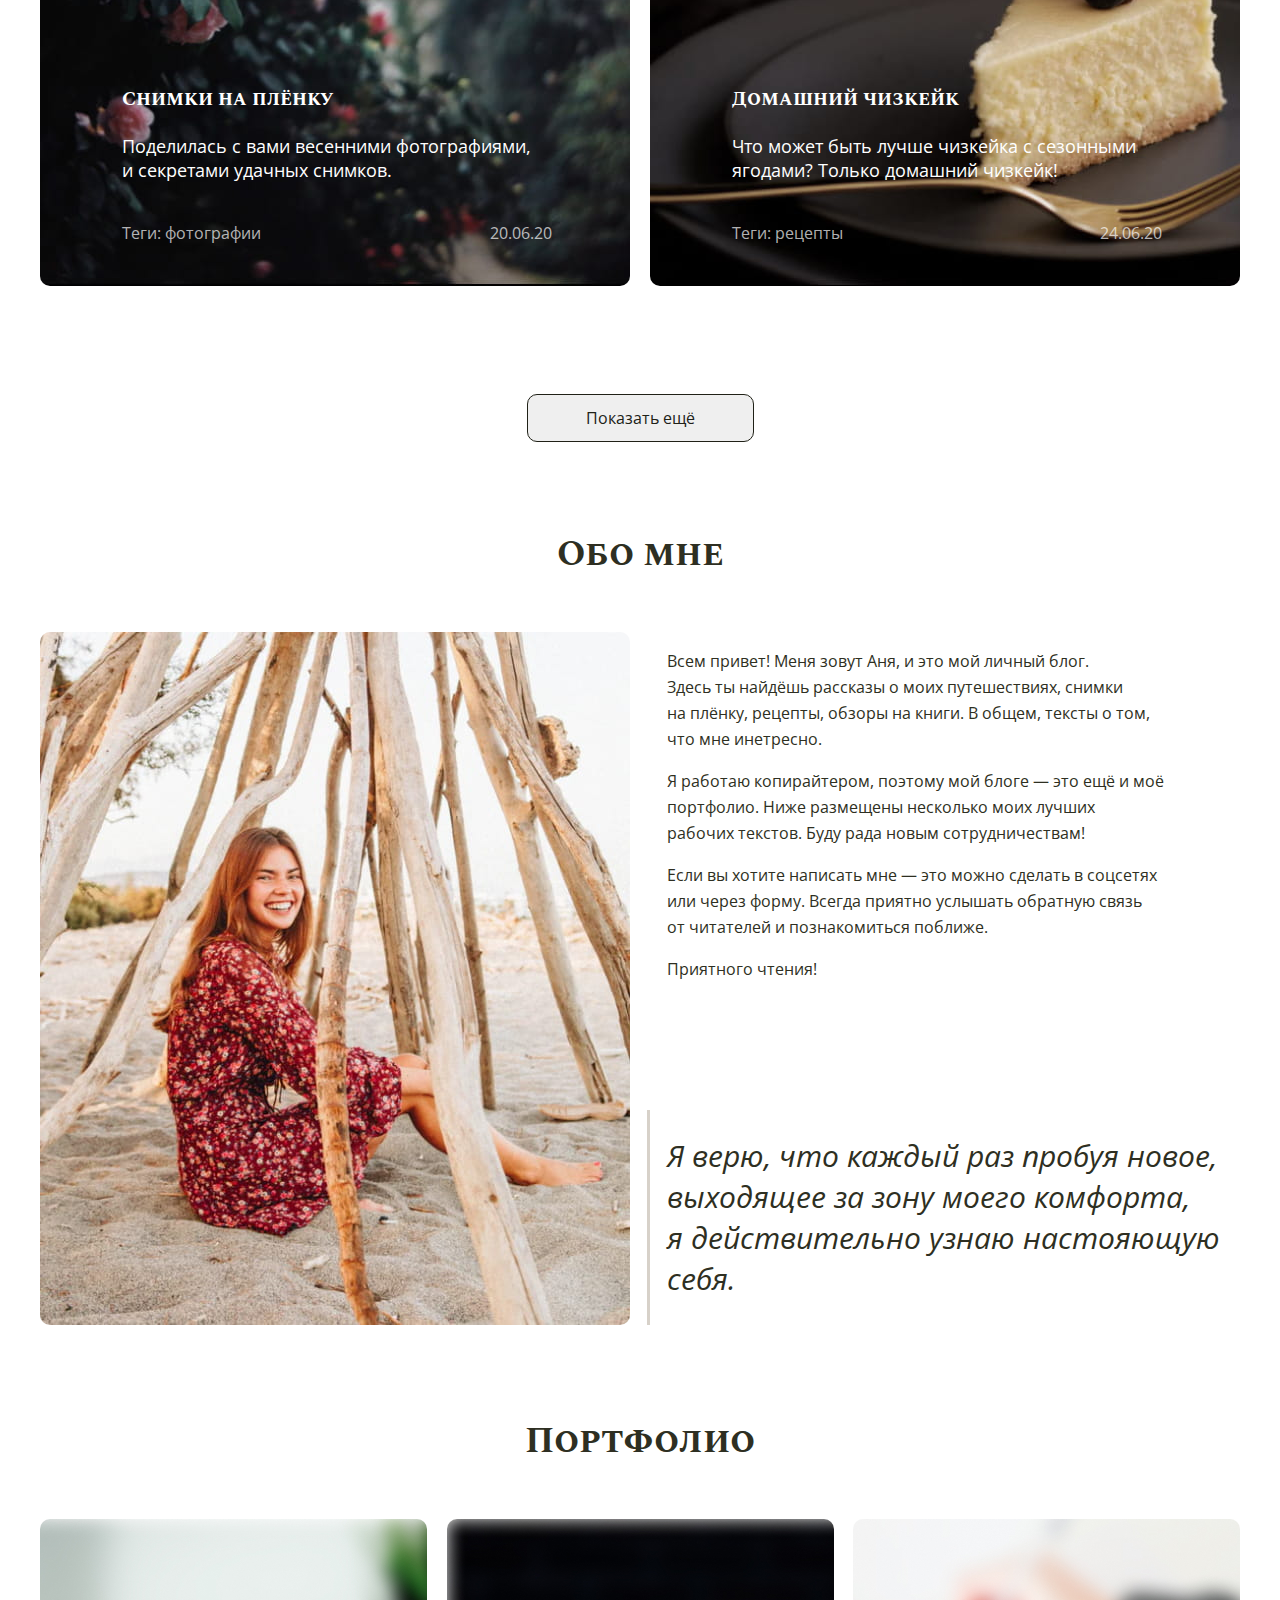
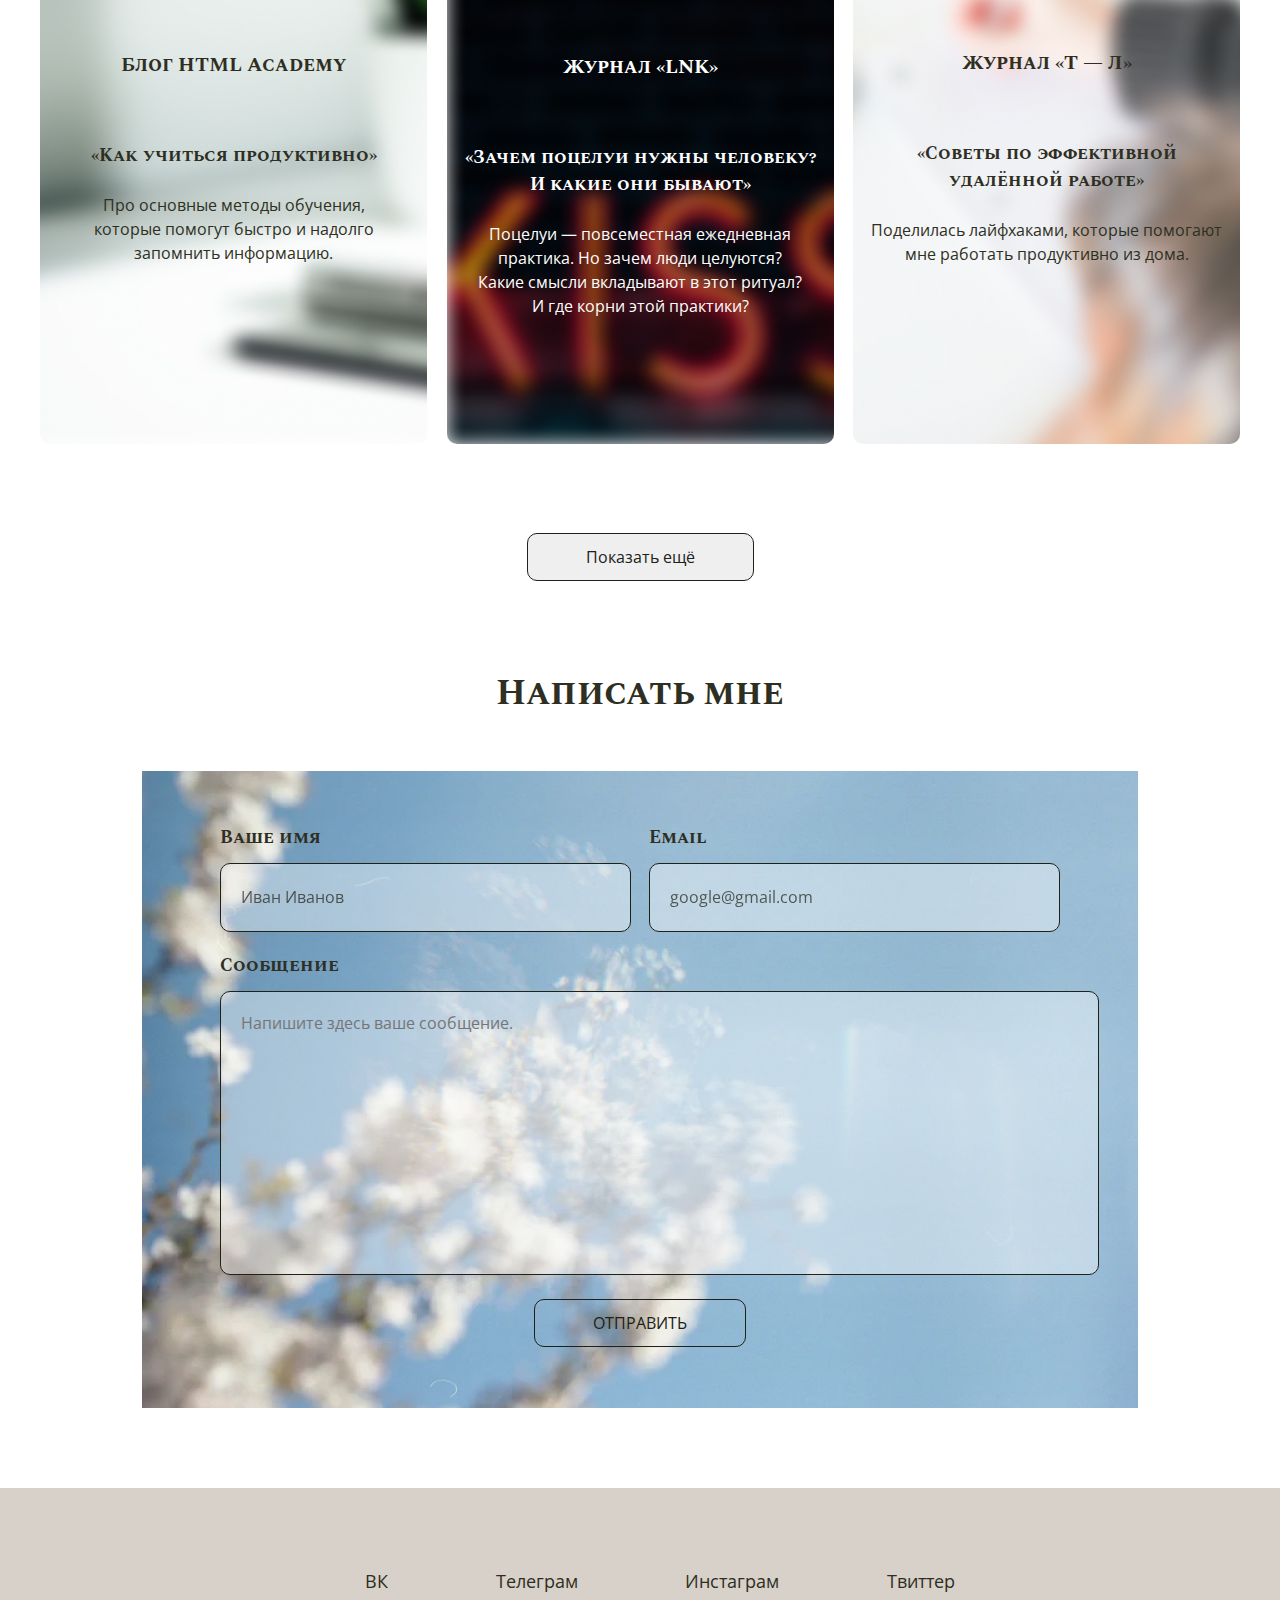
==== commit 18810980: "151020" ====
--- a/index.html
+++ b/index.html
@@ -13,7 +13,7 @@
     <div class="wrapper">
       <div class="header__wrapper">
         <div class="header__logo">
-          <img src="./image/annesweet_logo.png" alt="annesweet logo" class="header__logo-pic">
+          <img src="image/annesweet_logo.png" alt="annesweet logo" class="header__logo-pic">
         </div>
 
         <nav class="header__nav">
@@ -53,8 +53,8 @@
       </div>
       <div class="main__body__wrapper">
         <article class="main__body__articles">
-          <a href="./index2.html">
-            <img src="./image/travels.png" alt="travels" class="main__pic">
+          <a href="index2.html">
+            <img src="image/travels.jpg" alt="travels" class="main__pic">
             <h3 class="main__body__title">Путешествие в Берлин в августе</h3>
           </a>
           <p class="main__page">
@@ -64,14 +64,14 @@
             <span class="underpage">
               Теги: путешествия
             </span>
-            <time class="underpage">
+            <time datetime="2020.09.29" class="underpage">
               29.09.20
             </time>
           </div>
         </article>
         <article class="main__body__articles">
-          <a href="./index2.html">
-            <img src="./image/city.png" alt="city" class="main__pic">
+          <a href="index2.html">
+            <img src="image/city.jpg" alt="city" class="main__pic">
             <h3 class="main__body__title">Где выпить колдбрю в Москве</h3>
           </a>
           <p class="main__page">
@@ -81,14 +81,14 @@
             <span class="underpage">
               Теги: город
             </span>
-            <time class="underpage">
+            <time datetime="2020.07.24" class="underpage">
               24.07.20
             </time>
           </div>
         </article>
         <article class="main__body__articles">
-          <a href="./index2.html">
-            <img src="./image/books.png" alt="books" class="main__pic main__pic__book">
+          <a href="index2.html">
+            <img src="image/books.jpg" alt="books" class="main__pic main__pic__book">
             <h3 class="main__body__title">Прочитано: книжные рекомендации</h3>
           </a>
           <p class="main__page">
@@ -98,14 +98,14 @@
             <span class="underpage">
               Теги: книги
             </span>
-            <time class="underpage">
+            <time datetime="2020.07.15" class="underpage">
               15.07.20
             </time>
           </div>
         </article>
         <article class="main__body__articles big__articles">
           <div class="absolute">
-            <a href="./index2.html">
+            <a href="index2.html">
               <h3 class="main__body__title big__title">Снимки на плёнку</h3>
             </a>
             <p class="main__page big__page">
@@ -115,16 +115,16 @@
               <span class="underpage big__underpage">
                 Теги: фотографии
               </span>
-              <time class="underpage big__underpage">
+              <time datetime="2020.06.20" class="underpage big__underpage">
                 20.06.20
               </time>
             </div>
           </div>
-          <img src="./image/photos.png" alt="photos" class="main__pic relative__pic">
+          <img src="image/photos.jpg" alt="photos" class="main__pic relative__pic">
         </article>
         <article class="main__body__articles big__articles">
           <div class="absolute">
-            <a href="./index2.html">
+            <a href="index2.html">
               <h3 class="main__body__title big__title">Домашний чизкейк</h3>
             </a>
             <p class="main__page big__page">
@@ -134,12 +134,12 @@
               <span class="underpage big__underpage">
                 Теги: рецепты
               </span>
-              <time class="underpage big__underpage">
+              <time datetime="2020.06.24" class="underpage big__underpage">
                 24.06.20
               </time>
             </div>
           </div>
-          <img src="./image/recipes.png" alt="photos" class="main__pic relative__pic">
+          <img src="image/recipes.jpg" alt="photos" class="main__pic relative__pic">
         </article>
       </div>
       <div class="main__footer__wrapper">
@@ -154,7 +154,7 @@
       </div>
       <div class="aboutme__body__wrapper">
         <div class="aboutme__image__wrapper">
-          <img src="./image/aboutme.png" alt="annesweet" class="main__pic">
+          <img src="image/aboutme.jpg" alt="annesweet" class="main__pic">
         </div>
         <div class="aboutme__text__wrapper">
           <div class="aboutme__page__wrapper">
@@ -204,7 +204,7 @@
               запомнить информацию.
             </p>
           </div>
-          <img src="./image/first-blog.jpg" alt="Blog HTML Academy" class="main__pic main__pic__portfolio">
+          <img src="image/first-blog.jpg" alt="Blog HTML Academy" class="main__pic main__pic__portfolio">
         </article>
 
         <article class="portfolio__body__articles">
@@ -219,7 +219,7 @@
               И где корни этой практики?
             </p>
           </div>
-          <img src="./image/second-blog.jpg" alt="Magazine LNK" class="main__pic main__pic__portfolio">
+          <img src="image/second-blog.jpg" alt="Magazine LNK" class="main__pic main__pic__portfolio">
         </article>
 
         <article class="portfolio__body__articles">
@@ -232,7 +232,7 @@
               мне работать продуктивно из дома.
             </p>
           </div>
-          <img src="./image/third-blog.jpg" alt="Magazine T — L" class="main__pic main__pic__portfolio">
+          <img src="image/third-blog.jpg" alt="Magazine T — L" class="main__pic main__pic__portfolio">
         </article>
       </div>
       <div class="main__footer__wrapper">
@@ -247,28 +247,27 @@
       </div>
       <div class="writeme__body__wrapper">
         <form action="#" method="POST" class="form__wrap">
-
-          <div class="input__wrap">
-            <label for="name-field" class="main__body__title">
-              Ваше имя<br>
-            </label>
-            <input type="text" name="name" id="name-field" class="input" placeholder="Иван Иванов">
-          </div>
-
-          <div class="input__wrap">
-            <label for="login-field" class="main__body__title">
-              Email<br>
-            </label>
-            <input type="text" name="login" id="login-field" class="input" placeholder="google@gmail.com">
-          </div>
-
+          <div class="input__big-wrap">
+            <div class="input__wrap">
+              <label for="name-field" class="main__body__title">
+                Ваше имя<br>
+              </label>
+              <input type="text" name="name" id="name-field" class="input" placeholder="Иван Иванов">
+            </div>
+
+            <div class="input__wrap">
+              <label for="login-field" class="main__body__title">
+                Email<br>
+              </label>
+              <input type="text" name="login" id="login-field" class="input" placeholder="google@gmail.com">
+            </div>
+          </div>
           <div class="input__wrap last__input__wrap">
             <label for="comment-field" class="main__body__title">
               Сообщение
             </label>
-            <textarea maxlength="200" minlength="10" rows="17" name="comment" id="comment-field" class="big__input"
-              placeholder="Напишите здесь ваше сообщение.">
-                </textarea>
+            <textarea name="comment" id="comment-field" class="textarea" placeholder="Напишите здесь ваше сообщение."
+              maxlength="200" minlength="10" rows="11"></textarea>
           </div>
 
           <div class="submit__wrap">
--- a/styles/style.css
+++ b/styles/style.css
@@ -75,13 +75,13 @@
 .header {
   margin: 0;
   height: 581px;
-  background: url(/image/header-bg.jpg) no-repeat center;
+  background: url(../image/header-bg.jpg) no-repeat center;
 
 }
 .header-2 {
   margin: 0;
   height: 581px;
-  background: url(/image/header2-bg.jpg) no-repeat center;
+  background: url(../image/header2-bg.jpg) no-repeat center;
 }
 .header__list {
   display: flex;
@@ -139,7 +139,7 @@
   color: #2E2F22;
 }
 select {
-  background: url(/image/select.svg) no-repeat 90% 50% #D7D1C9;
+  background: url(../image/select.svg) no-repeat 90% 50% #D7D1C9;
   border-radius: 10px; 
   border: none;
   appearance: none;
@@ -221,7 +221,7 @@
   border: none;
   background-color: white;
   cursor: pointer;
-  background-image: url(/image/like.svg);
+  background-image: url(../image/like.svg);
   width: 50px;
   height: 50px;
 }
@@ -428,7 +428,7 @@
 
 
 .writeme__body__wrapper {
-  background: url(/image/form-bg.jpg) no-repeat center;
+  background: url(../image/form-bg.jpg) no-repeat center;
   margin: 0;
   height: 637px;
 }
@@ -444,13 +444,17 @@
   background: rgba(255, 255, 255, 0.4);
   border: 1px solid #202117;
   border-radius: 10px;
-  width: 407px;
+  width: 387px;
   height: 65px;
   margin-top: 12px;
   margin-bottom: 20px;
+  font-family: "Open Sans";
+  font-size: 16px;
+  color: #202117;
+  padding-left: 20px;
+
 }
 .input::placeholder {
-  padding-left: 20px;
   font-family: "Open Sans";
   font-size: 16px;
   color: #202117;
@@ -459,22 +463,17 @@
 .input__wrap:not(.last__input__wrap) {
   margin-top: 53px;
 }
-
-.big__input {
+.textarea {
+  padding: 20px 20px;
+  font-family: 'Open Sans', sans-serif;
+  font-size: 16px;
+  line-height: 22px;
   background: rgba(255, 255, 255, 0.4);
   border: 1px solid #202117;
   border-radius: 10px;
   resize: none;
+  margin-top: 12px;
   width: 837px;
-  margin-top: 12px;
-}
-.big__input::placeholder {
-  padding-left: 20px;
-  padding-top: 20px;
-  font-family: "Open Sans";
-  font-size: 16px;
-  color: #202117;
-  opacity: 0.7;
 }
 .submit {
   text-decoration: none;
@@ -530,7 +529,9 @@
   margin-bottom: 25px;
   outline: none;
   cursor: pointer;
-
+  font-family: "Open Sans";
+  font-size: 16px;
+  color: #2E2F22;
 }
 .input-2::placeholder {
   font-family: "Open Sans";
@@ -547,14 +548,18 @@
   border: 1px solid #202117;
   border-radius: 10px;
   resize: none;
-  width: 405px;
-}
-.big__input-2::placeholder {
+  width: 385px;
+  height: 190px;
   font-family: "Open Sans";
   font-size: 16px;
   color: #2E2F22;
   padding-left: 20px;
   padding-top: 20px;
+}
+.big__input-2::placeholder {
+  font-family: "Open Sans";
+  font-size: 16px;
+  color: #2E2F22;
 }
 .hidden__title {
   display: none;
@@ -570,3 +575,9 @@
   margin: 0;
   padding: 0;
 }
+.input__big-wrap {
+  display: flex;
+  justify-content: space-between;
+  flex-wrap: nowrap;
+  width: 840px;
+}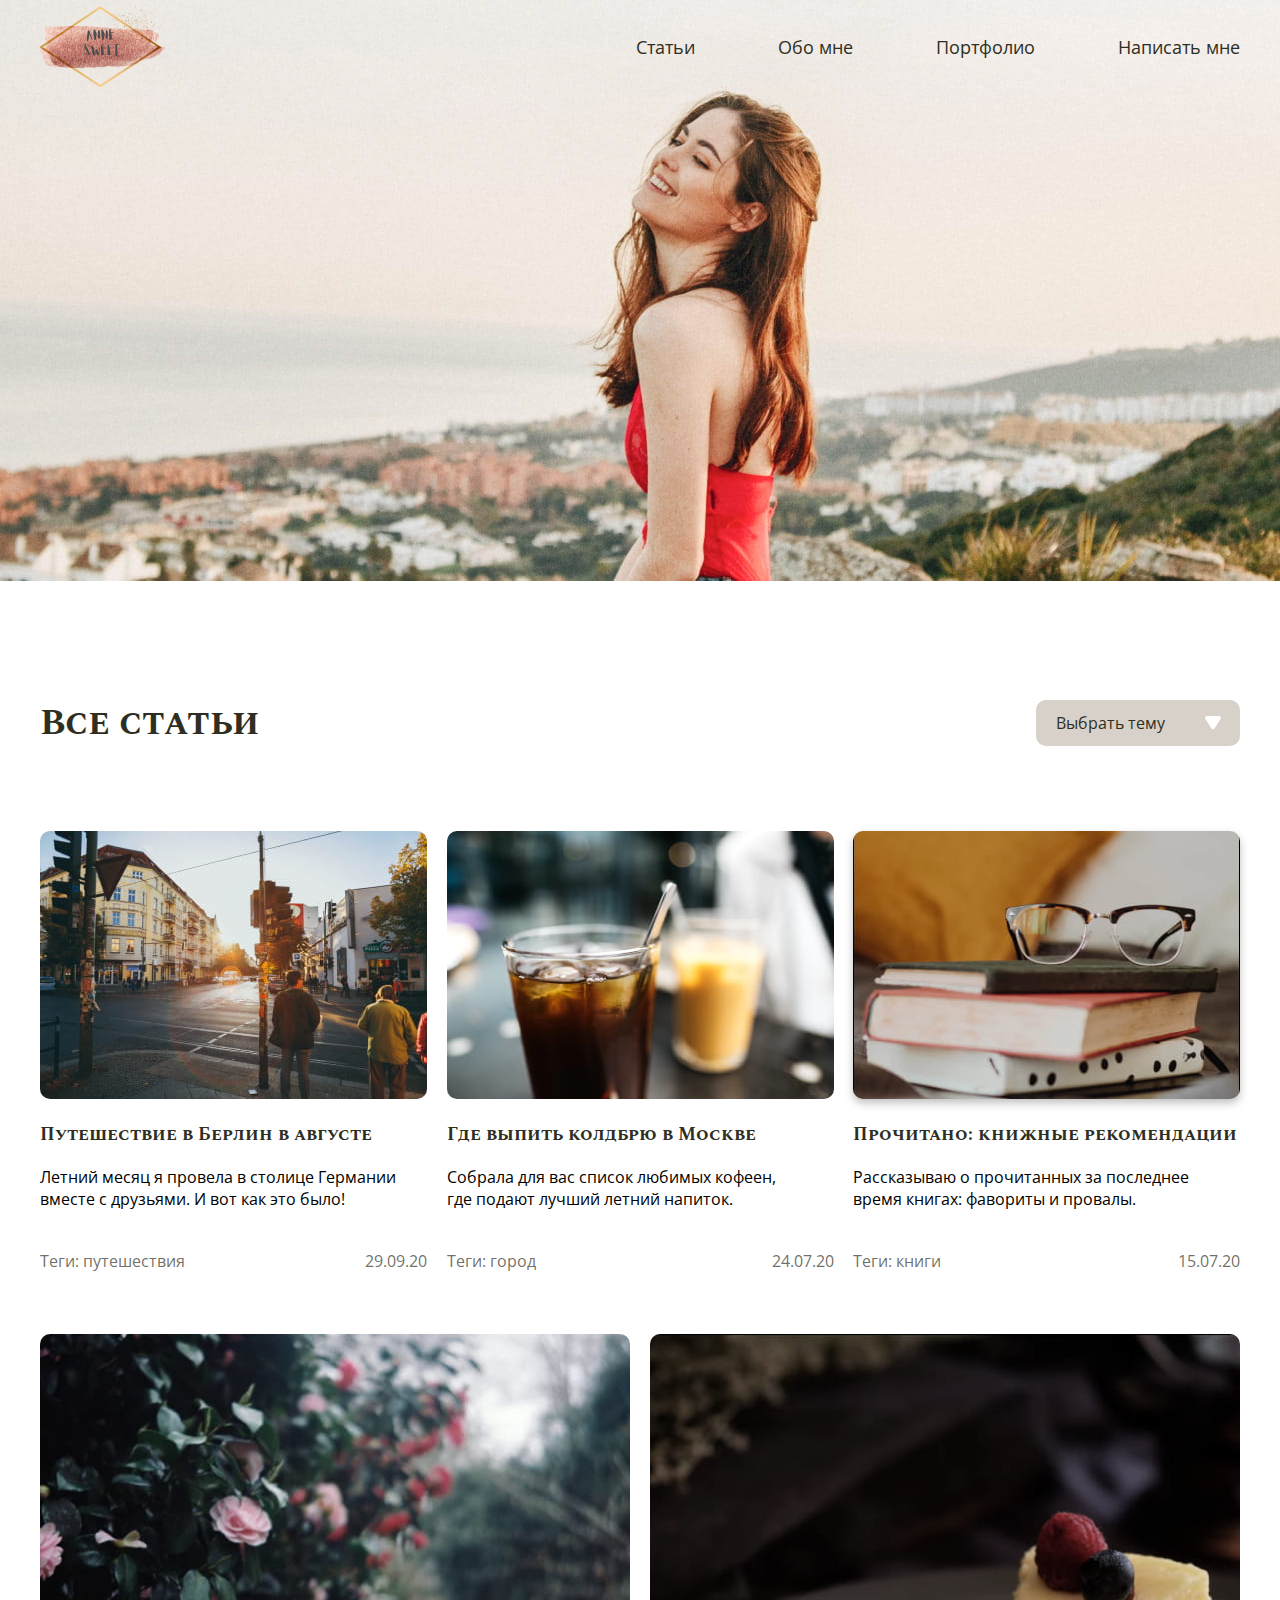
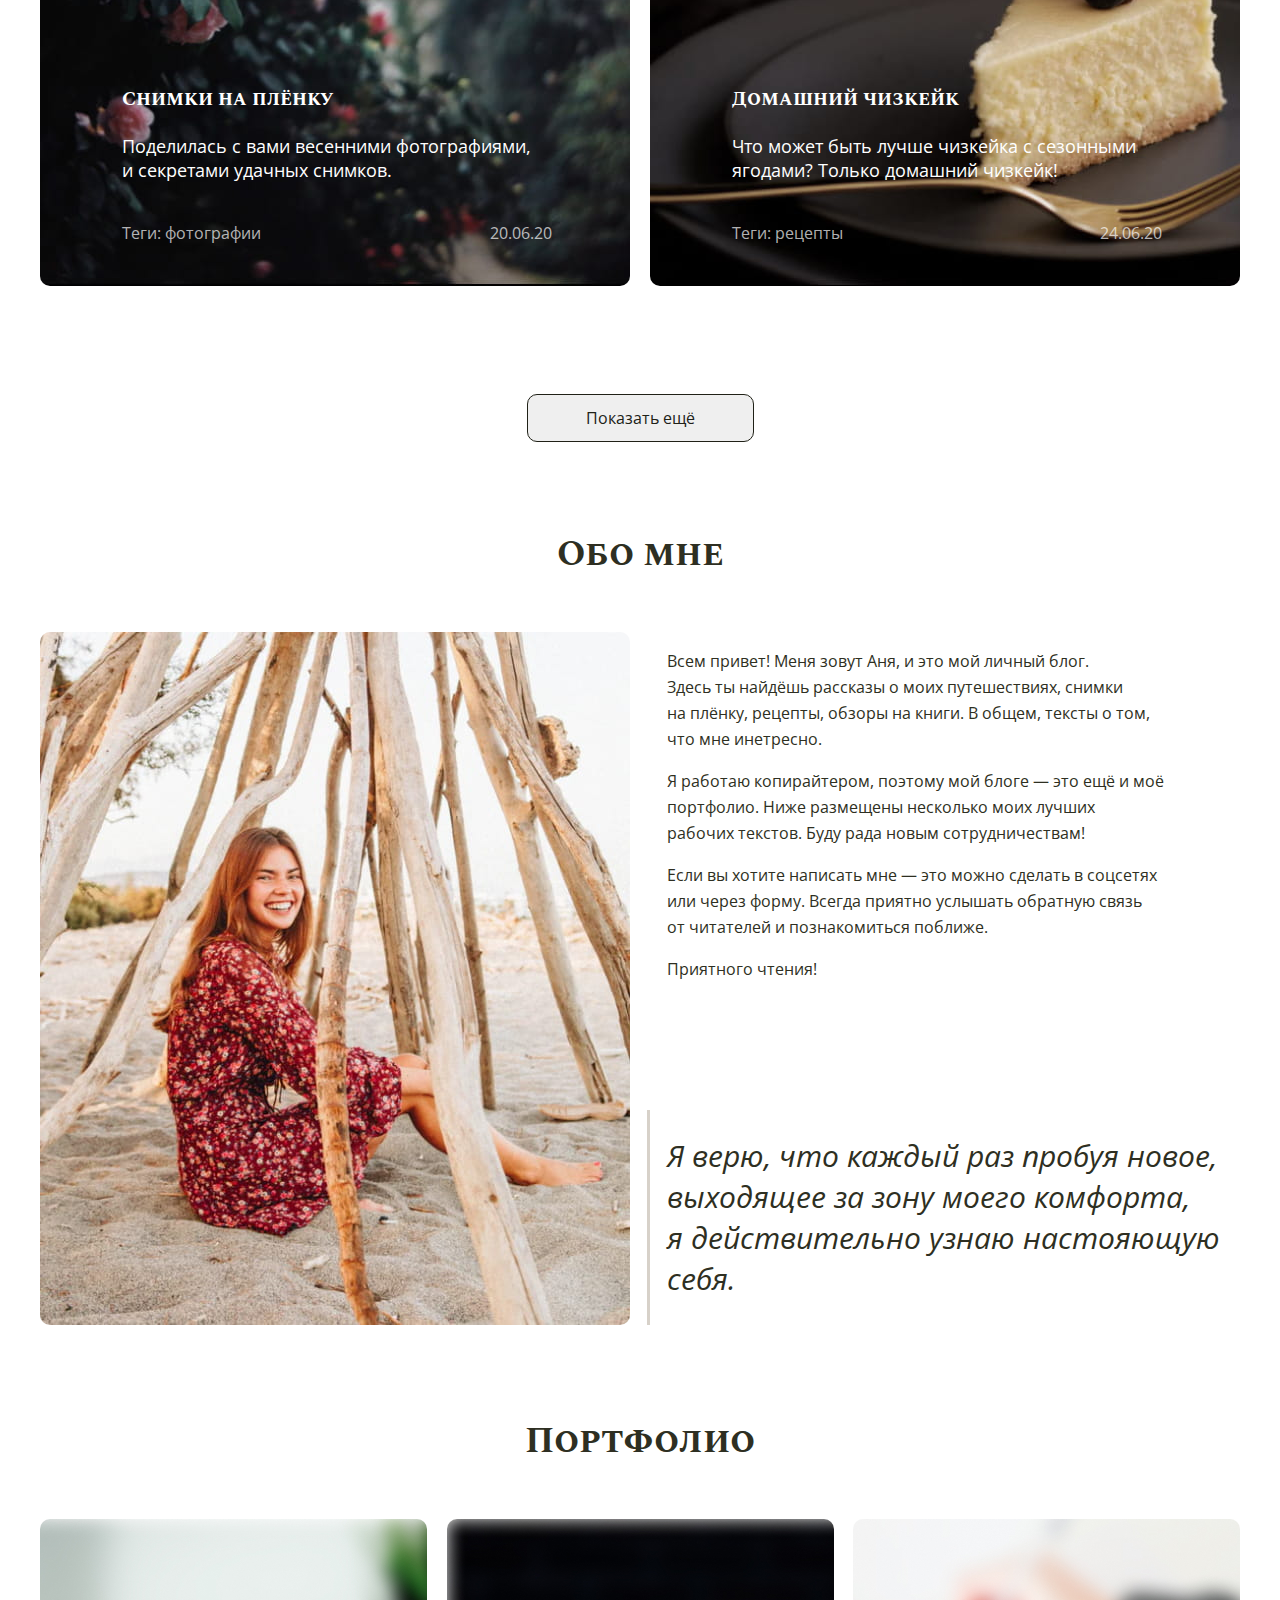
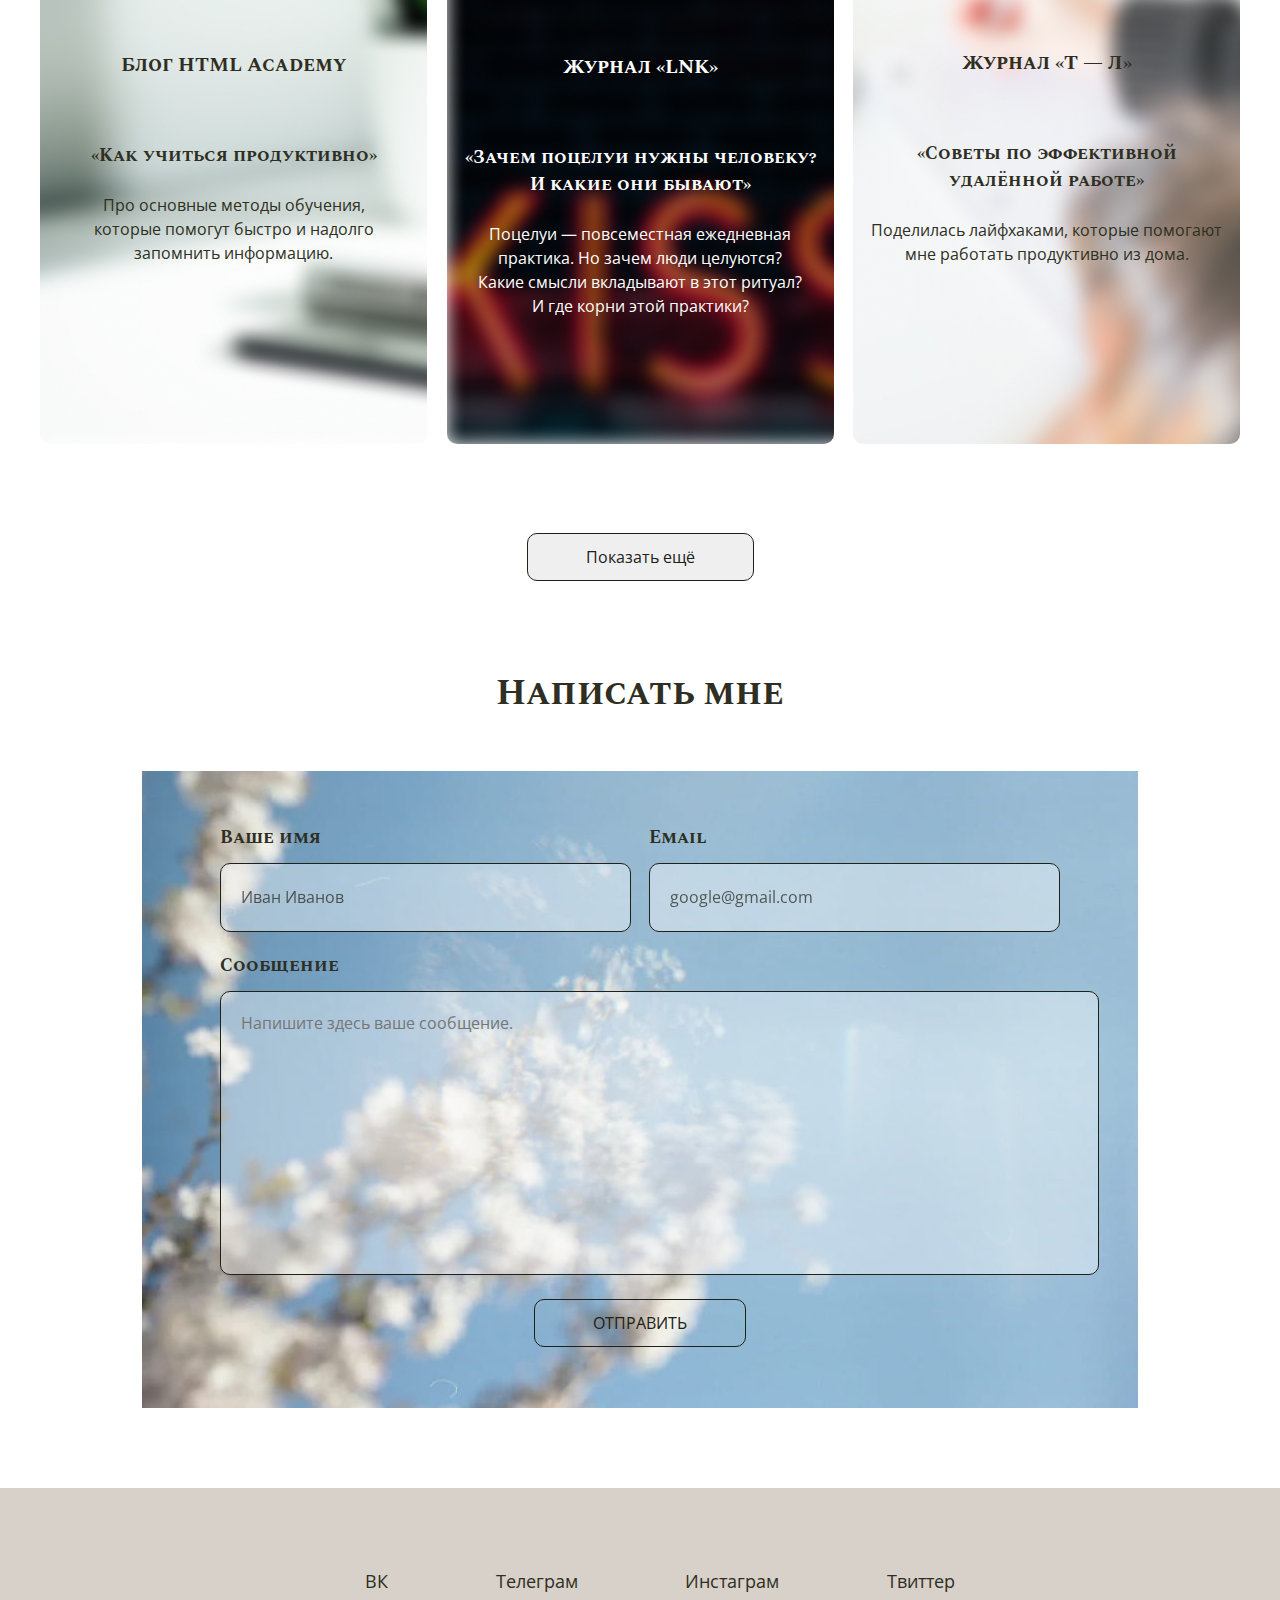
==== commit a48e0ccd: "161020" ====
--- a/index.html
+++ b/index.html
@@ -64,7 +64,7 @@
             <span class="underpage">
               Теги: путешествия
             </span>
-            <time datetime="2020.09.29" class="underpage">
+            <time datetime="2020-09-29" class="underpage">
               29.09.20
             </time>
           </div>
@@ -81,7 +81,7 @@
             <span class="underpage">
               Теги: город
             </span>
-            <time datetime="2020.07.24" class="underpage">
+            <time datetime="2020-07-24" class="underpage">
               24.07.20
             </time>
           </div>
@@ -98,7 +98,7 @@
             <span class="underpage">
               Теги: книги
             </span>
-            <time datetime="2020.07.15" class="underpage">
+            <time datetime="2020-07-15" class="underpage">
               15.07.20
             </time>
           </div>
@@ -115,7 +115,7 @@
               <span class="underpage big__underpage">
                 Теги: фотографии
               </span>
-              <time datetime="2020.06.20" class="underpage big__underpage">
+              <time datetime="2020-06-20" class="underpage big__underpage">
                 20.06.20
               </time>
             </div>
@@ -134,7 +134,7 @@
               <span class="underpage big__underpage">
                 Теги: рецепты
               </span>
-              <time datetime="2020.06.24" class="underpage big__underpage">
+              <time datetime="2020-06-24" class="underpage big__underpage">
                 24.06.20
               </time>
             </div>
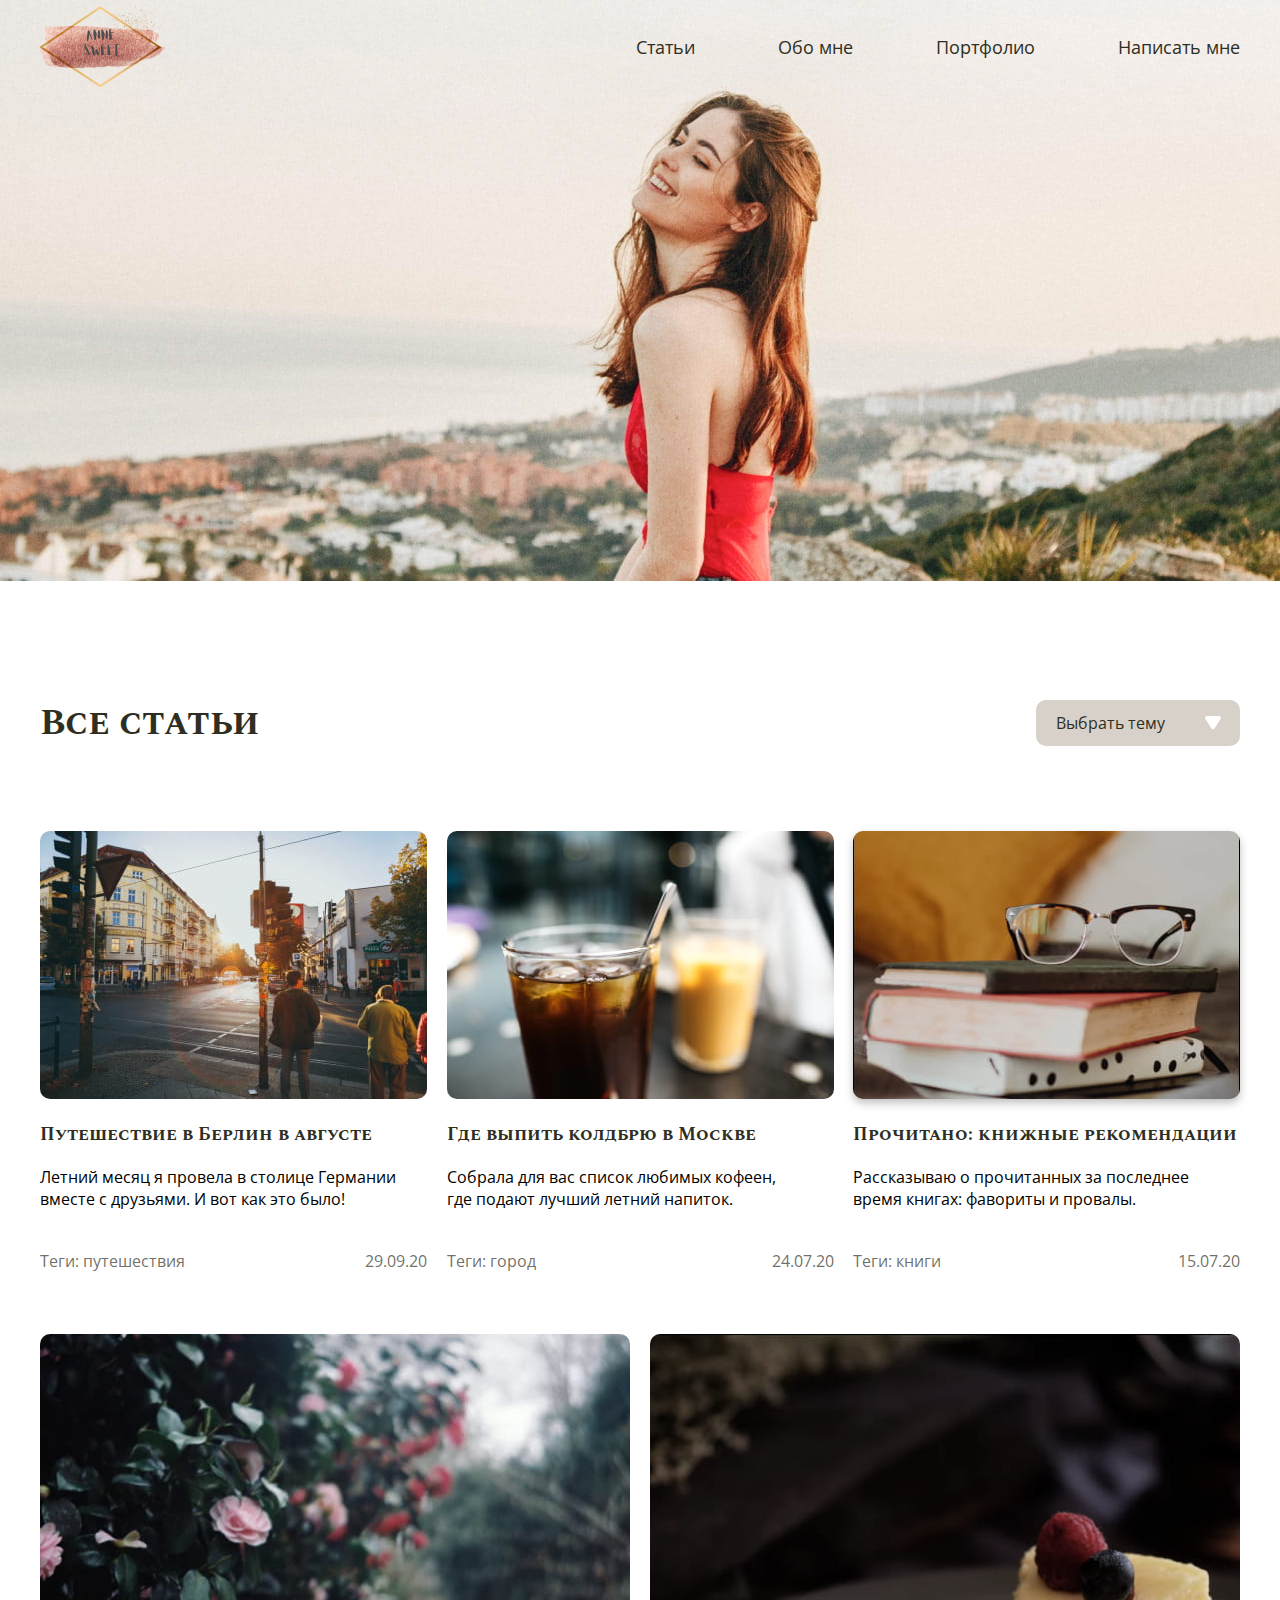
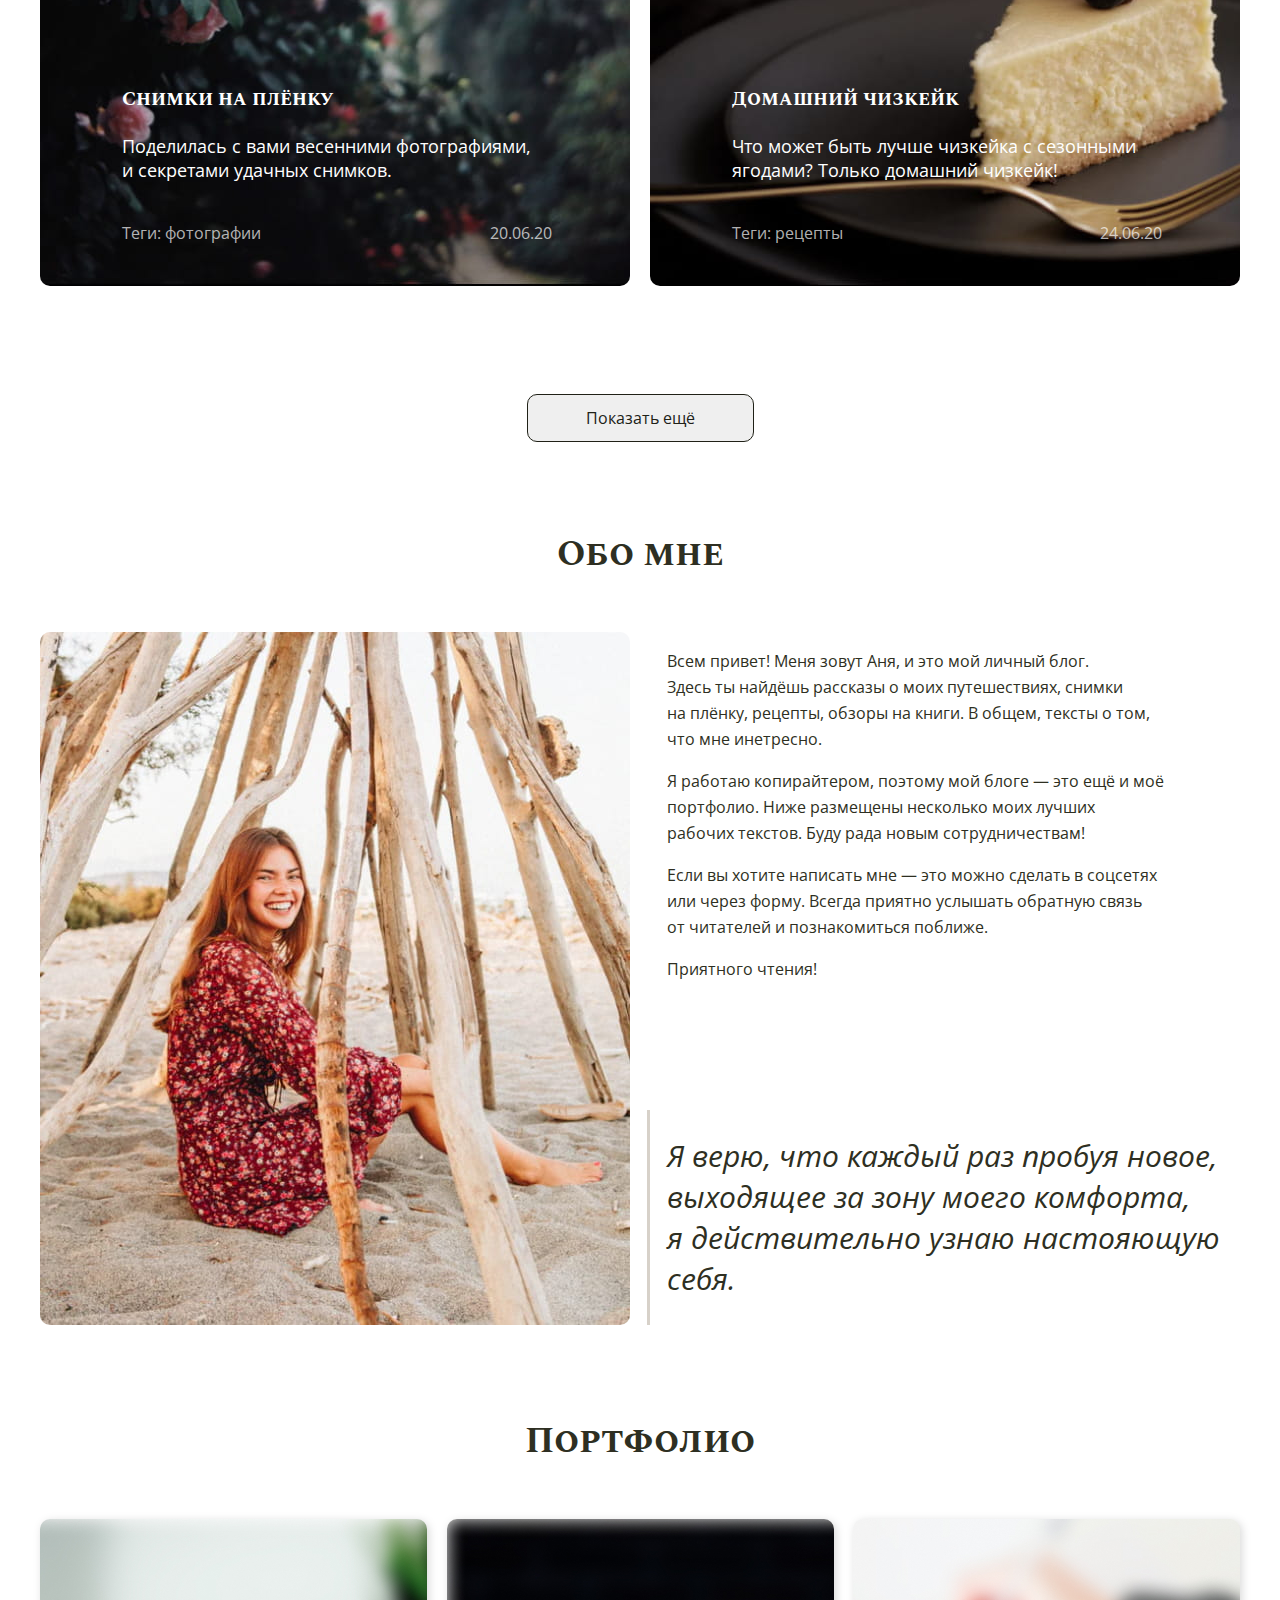
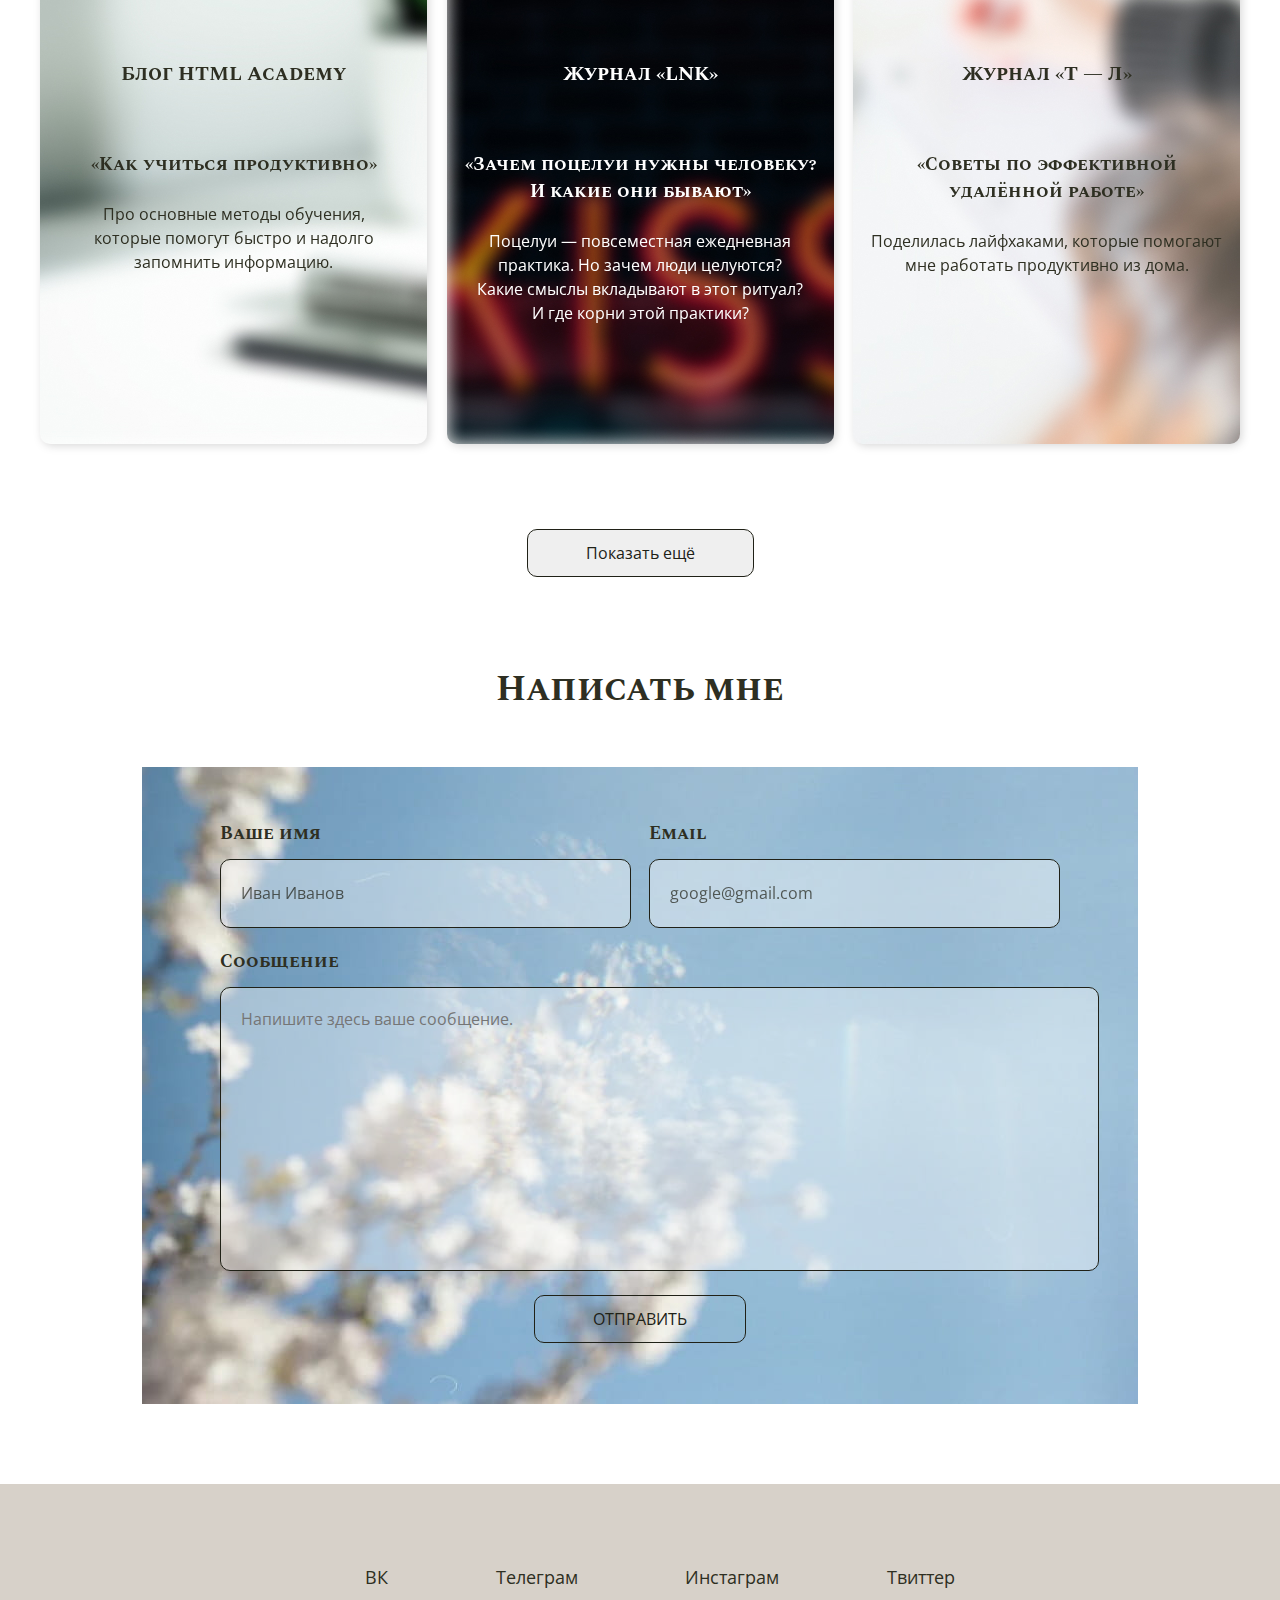
==== commit 730a99a5: "161020" ====
--- a/index.html
+++ b/index.html
@@ -41,7 +41,8 @@
     <section class="wrapper first__section" id="first__section">
       <div class="main__head__wrapper">
         <h2 class="main__head__title">Все статьи</h2>
-        <select name="main select" class="select">
+        <label for="select" class="select-label">Выберите категорию статей</label>
+        <select name="main select" class="select" id="select">
           <option hidden>Выбрать тему</option>
           <option value="Travels">Путешествия</option>
           <option value="City">Город</option>
@@ -194,6 +195,7 @@
         <h2 class="main__head__title center__title">Портфолио</h2>
       </div>
       <div class="portfolio__body__wrapper">
+
         <article class="portfolio__body__articles">
           <div class="wrapper__portfolio__text">
             <h3 class="portfolio__body__title3">Блог HTML Academy</h3><br>
@@ -204,10 +206,9 @@
               запомнить информацию.
             </p>
           </div>
-          <img src="image/first-blog.jpg" alt="Blog HTML Academy" class="main__pic main__pic__portfolio">
-        </article>
-
-        <article class="portfolio__body__articles">
+        </article>
+
+        <article class="post-2">
           <div class="wrapper__portfolio__text2">
             <h3 class="portfolio__body__title3__second">Журнал «LNK»</h3><br>
             <h4 class="portfolio__body__title4__second">«Зачем поцелуи нужны человеку?<br>
@@ -215,14 +216,13 @@
             <p class="portfolio__body__page__second">
               Поцелуи — повсеместная ежедневная<br>
               практика. Но зачем люди целуются?<br>
-              Какие смысли вкладывают в этот ритуал?<br>
+              Какие смыслы вкладывают в этот ритуал?<br>
               И где корни этой практики?
             </p>
           </div>
-          <img src="image/second-blog.jpg" alt="Magazine LNK" class="main__pic main__pic__portfolio">
-        </article>
-
-        <article class="portfolio__body__articles">
+        </article>
+
+        <article class="post-3">
           <div class="wrapper__portfolio__text">
             <h3 class="portfolio__body__title3">Журнал «Т — Л»</h3><br>
             <h4 class="portfolio__body__title4">«Советы по эффективной<br>
@@ -232,7 +232,6 @@
               мне работать продуктивно из дома.
             </p>
           </div>
-          <img src="image/third-blog.jpg" alt="Magazine T — L" class="main__pic main__pic__portfolio">
         </article>
       </div>
       <div class="main__footer__wrapper">
@@ -252,14 +251,14 @@
               <label for="name-field" class="main__body__title">
                 Ваше имя<br>
               </label>
-              <input type="text" name="name" id="name-field" class="input" placeholder="Иван Иванов">
+              <input type="text" name="name" id="name-field" class="input" placeholder="Иван Иванов" required>
             </div>
 
             <div class="input__wrap">
               <label for="login-field" class="main__body__title">
                 Email<br>
               </label>
-              <input type="text" name="login" id="login-field" class="input" placeholder="google@gmail.com">
+              <input type="text" name="login" id="login-field" class="input" placeholder="google@gmail.com" required>
             </div>
           </div>
           <div class="input__wrap last__input__wrap">
@@ -267,7 +266,7 @@
               Сообщение
             </label>
             <textarea name="comment" id="comment-field" class="textarea" placeholder="Напишите здесь ваше сообщение."
-              maxlength="200" minlength="10" rows="11"></textarea>
+              maxlength="200" minlength="10" rows="11" required></textarea>
           </div>
 
           <div class="submit__wrap">
--- a/styles/style.css
+++ b/styles/style.css
@@ -55,6 +55,7 @@
 }
 .main__comment__wrapper {
   width: 795px;
+  margin-top: 100px;
 }
 
 .comment-img {
@@ -221,23 +222,35 @@
   border: none;
   background-color: white;
   cursor: pointer;
-  background-image: url(../image/like.svg);
+  background: url(../image/like.svg) no-repeat center;
   width: 50px;
   height: 50px;
 }
-.arrow {
- position: relative;
- border-top: 2px solid black;
- height: 0;
+.arrow__link {
+  font-family: "Open Sans";
+  font-weight: bold;
+  font-size: 36px;
+  color: #2E2F22;
+  text-decoration: none;
+  position: relative;
+  display: inline-block;
+  padding-right: 90px;
+  margin-top: 37px;
+}
+.arrow:before {
+ position: absolute;
+ content: "";
+ background-color:  black;
+ height: 2px;
  width: 65px;
- margin-top: 58px;
- margin-left: 25px;
-}
-.arrow:after {
+ top: 200%;
+ left: 85%;
+}
+.arrow__link:after {
   position: absolute;
   content: "";
-  top: -7px;
-  right: 0px;
+  top: 162%;
+  left: 395px;
   width: 10px;
   height: 10px;
   border-radius: 10%;
@@ -271,12 +284,7 @@
   flex-wrap: no-wrap;
   justify-content: space-between;
 }
-.main__foot__title {
-  font-family: "Open Sans";
-  font-weight: bold;
-  font-size: 36px;
-  color: #2E2F22;
-}
+
 .big__underpage {
   font-family: "Open Sans";
   font-size: 16px;
@@ -359,25 +367,38 @@
   border-radius: 10px;
 }
 .wrapper__portfolio__text {
-  position: absolute;
   text-align: center;
-  top: 40%;
-  transform: translate(-50%, -40%);
-  left: 50%;
-  width: 387px;
+  margin-top: 140px;
+  width: 387px;
+  height: auto;
 }
 .wrapper__portfolio__text2 {
-  position: absolute;
   text-align: center;
-  top: 50%;
-  transform: translate(-50%, -50%);
-  left: 50%;
-  width: 387px;
+  margin-top: 140px;
+  width: 387px;
+  height: auto;
   color: white;
 }
 .portfolio__body__articles {
   width: 387px;
-  position: relative;
+  background: url(../image/first-blog.jpg) no-repeat center;
+  filter: drop-shadow(2px 2px 4px rgba(0, 0, 0, 0.15));
+  height: 525px;
+  border-radius: 10px;
+}
+.post-2 {
+  width: 387px;
+  background: url(../image/second-blog.jpg) no-repeat center;
+  filter: drop-shadow(2px 2px 4px rgba(0, 0, 0, 0.15));
+  height: 525px;
+  border-radius: 10px;
+}
+.post-3 {
+  width: 387px;
+  background: url(../image/third-blog.jpg) no-repeat center;
+  filter: drop-shadow(2px 2px 4px rgba(0, 0, 0, 0.15));
+  height: 525px;
+  border-radius: 10px;
 }
 .portfolio__body__title4 {
   font-family: "Spectral SC";
@@ -568,7 +589,7 @@
   text-decoration: none;
 }
 .added {
-  background-color: black;
+ background: url(../image/like-2.svg) no-repeat center;
 }
 .comment-list {
   list-style: none;
@@ -580,4 +601,17 @@
   justify-content: space-between;
   flex-wrap: nowrap;
   width: 840px;
+}
+.select-label {
+  position: absolute;
+  right: 10%;
+  width: 1px;
+  height: 1px;
+  margin: -1px;
+  padding: 0;
+  overflow: hidden;
+  white-space: nowrap;
+  border: 0;
+  clip: rect(0 0 0 0);
+  clip-path: inset(100%)
 }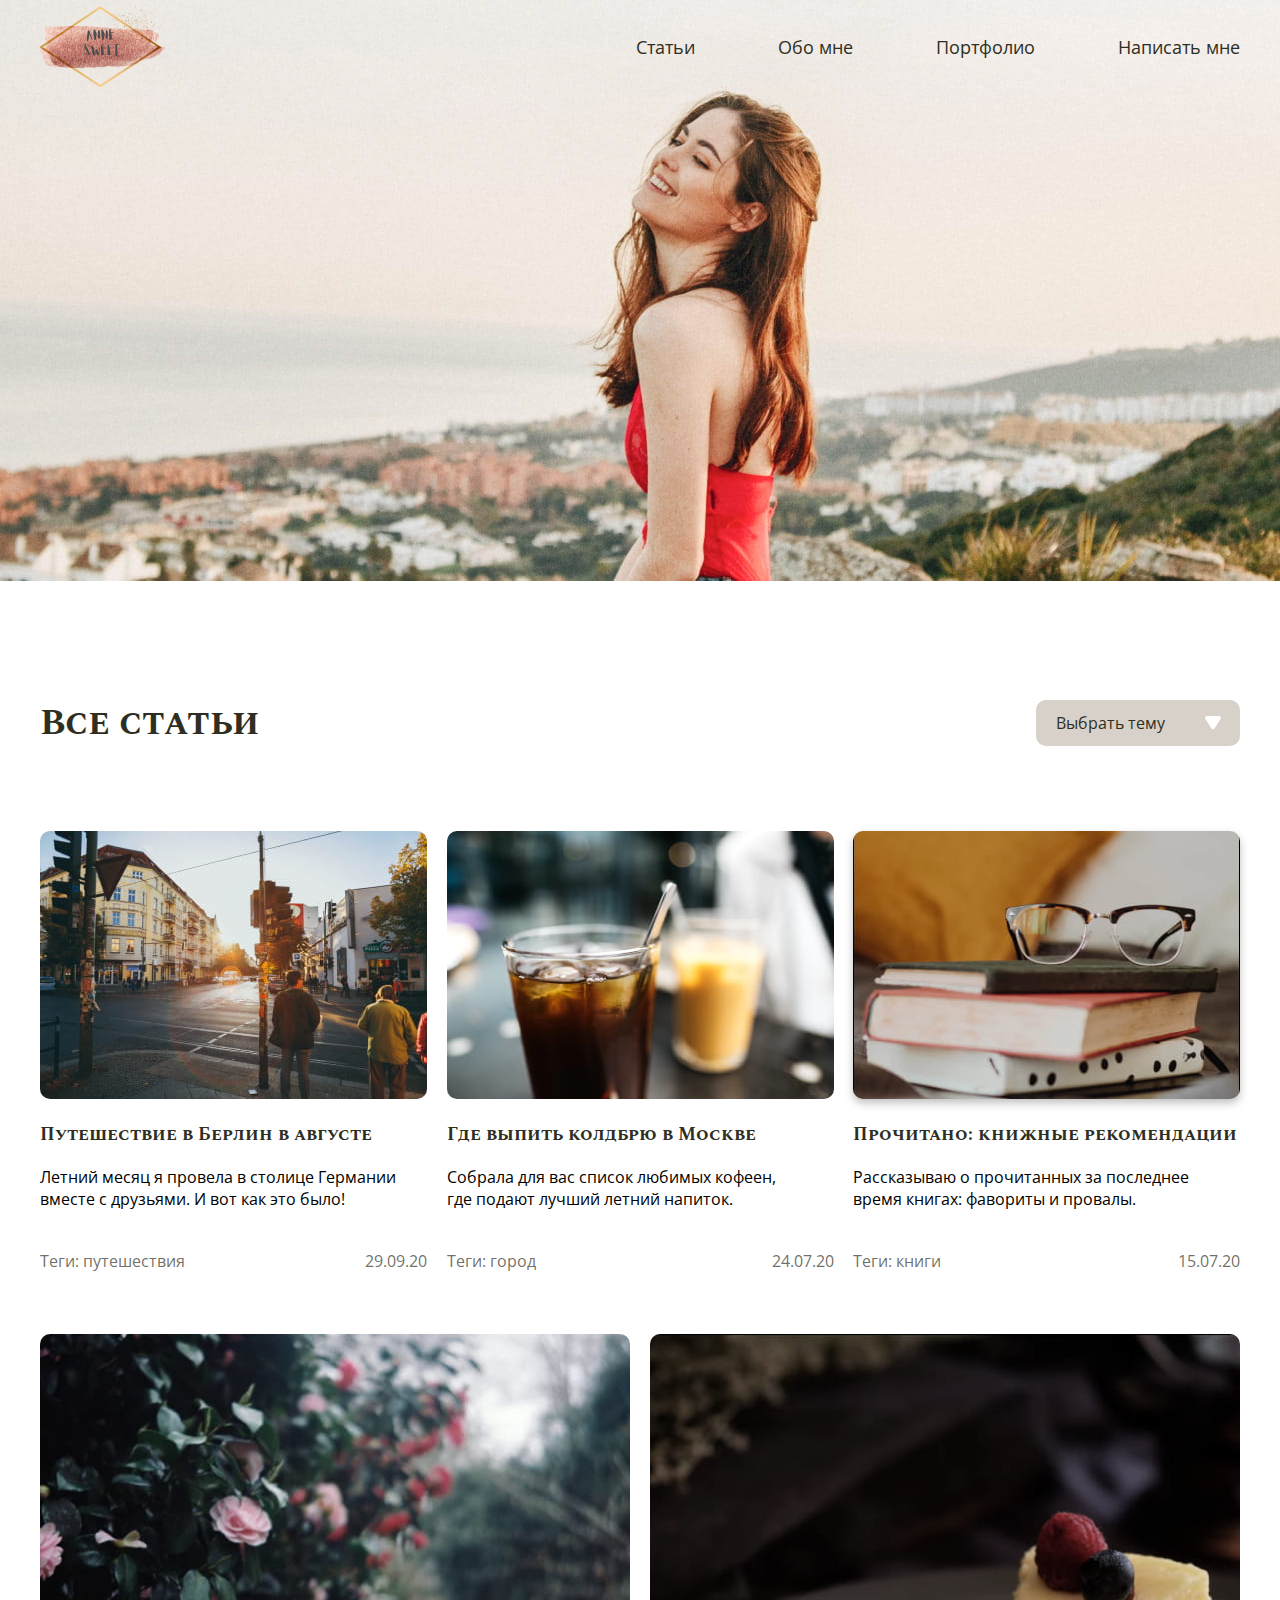
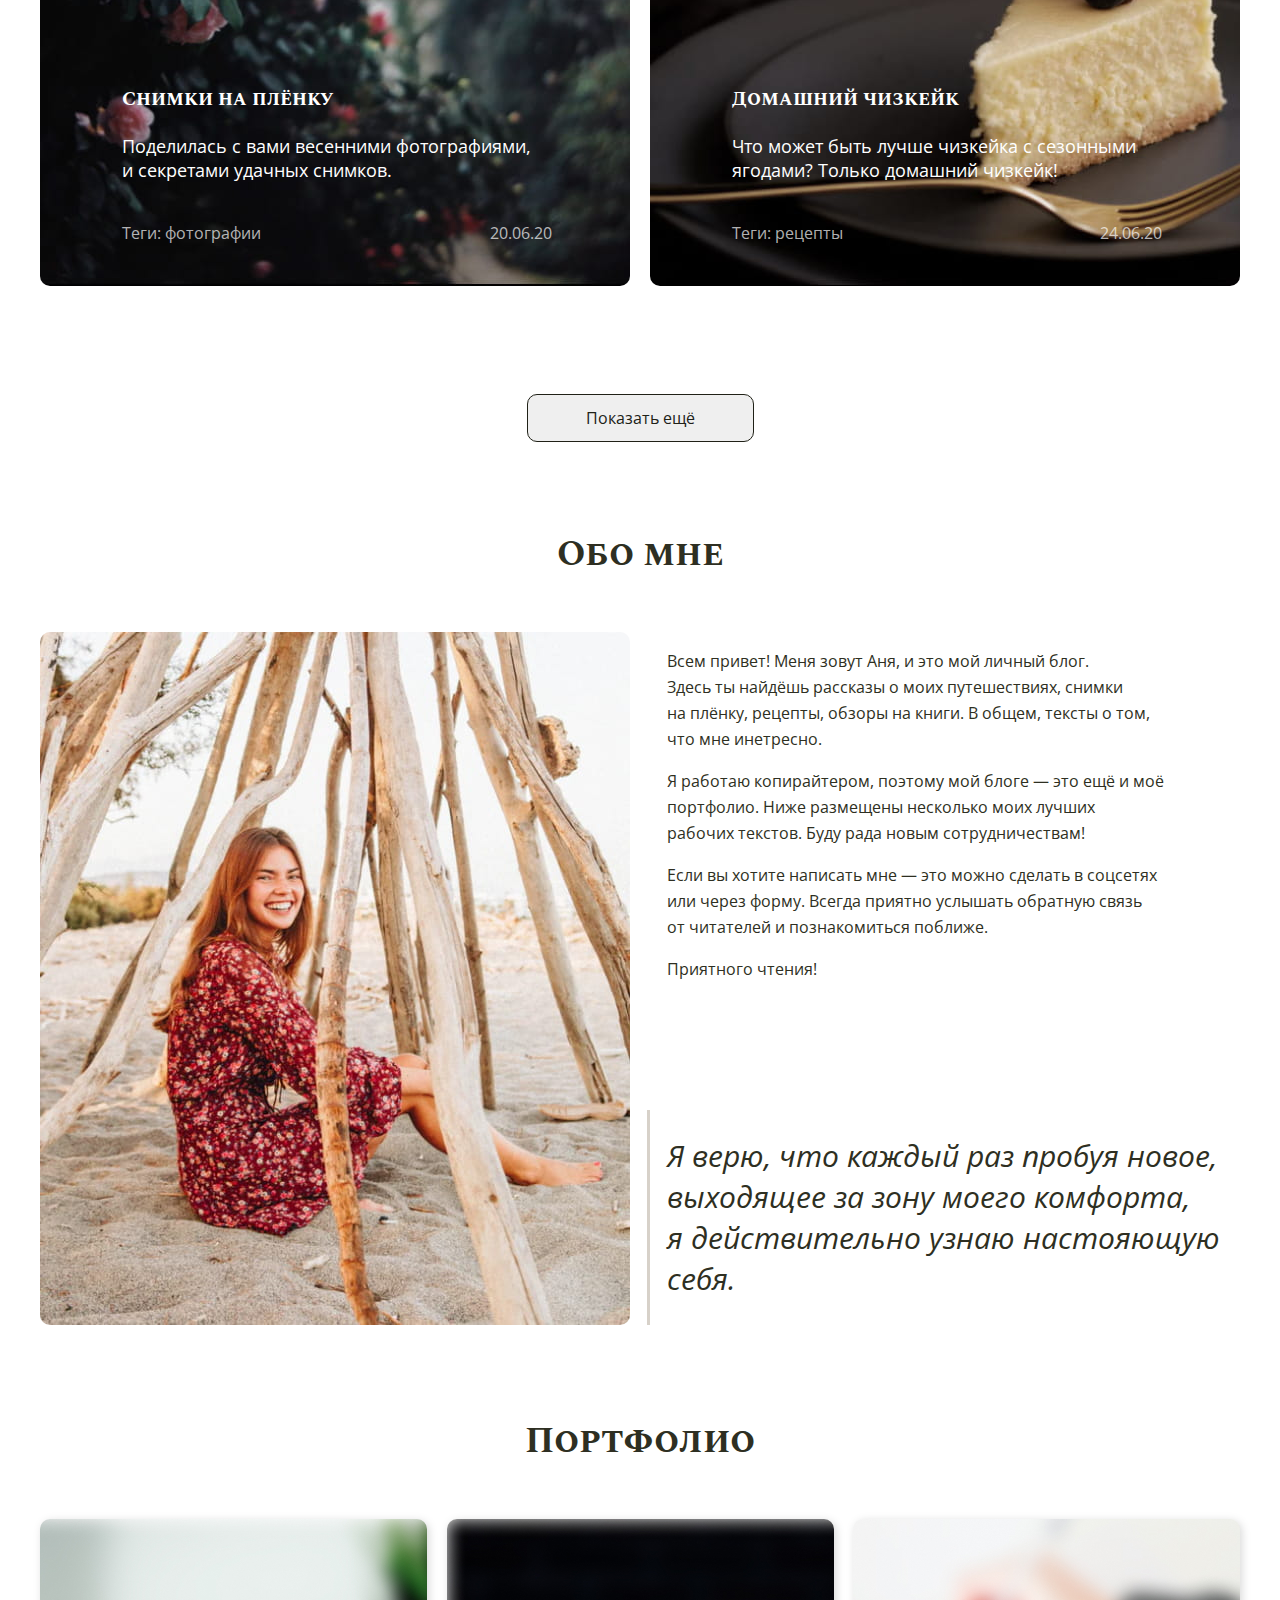
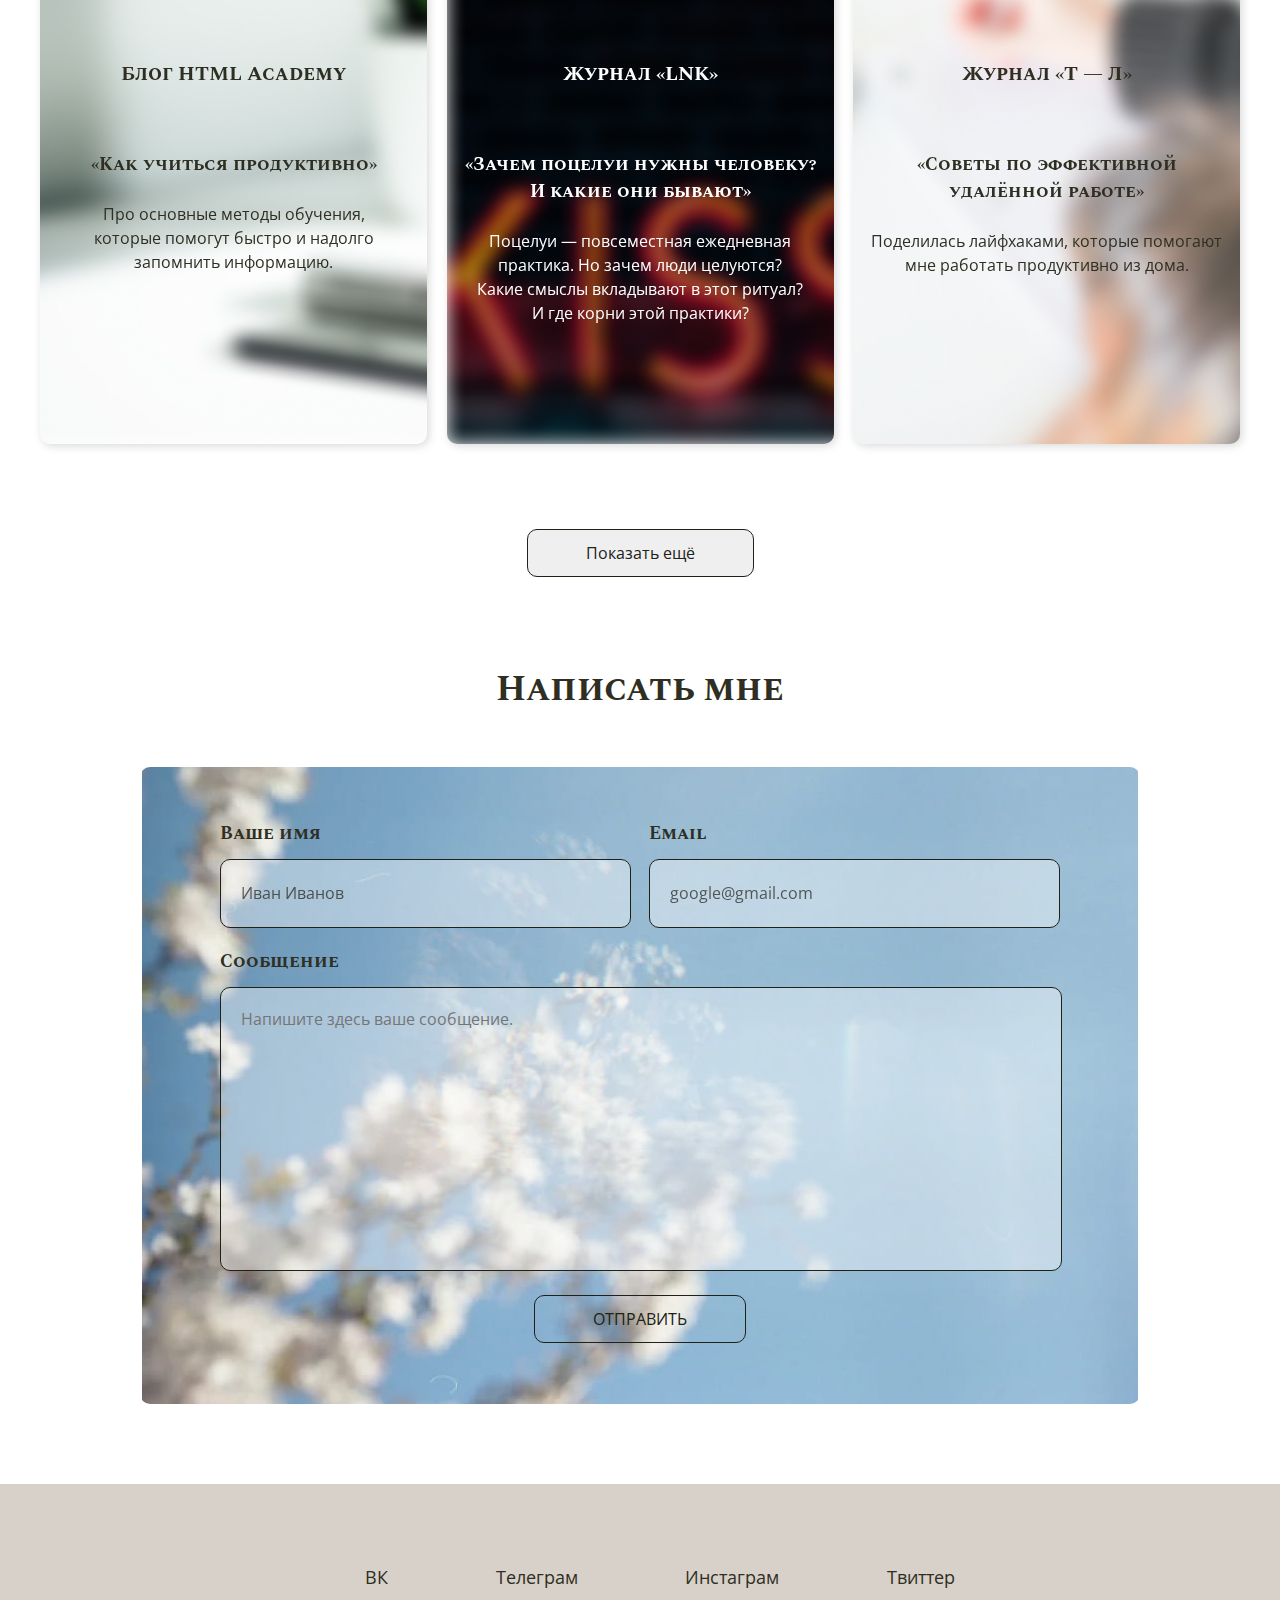
==== commit eb6d9052: "201020" ====
--- a/index.html
+++ b/index.html
@@ -3,7 +3,8 @@
 
 <head>
   <meta charset="UTF-8">
-  <meta name="viewport" content="width-device-width, initial-scale=1.0">
+  <meta name="viewport" content="width=device-width, initial-scale=1.0">
+  <meta name="description" content="Интересный блог о личной жизни Anne Sweet">
   <title>Сайт Заверстаю</title>
   <link rel="stylesheet" href="styles/style.css">
 </head>
@@ -246,33 +247,34 @@
       </div>
       <div class="writeme__body__wrapper">
         <form action="#" method="POST" class="form__wrap">
-          <div class="input__big-wrap">
-            <div class="input__wrap">
-              <label for="name-field" class="main__body__title">
-                Ваше имя<br>
+          <div class="form-div">
+            <div class="input__big-wrap">
+              <div class="input__wrap">
+                <label for="name-field" class="main__body__title">
+                  Ваше имя<br>
+                </label>
+                <input type="text" name="name" id="name-field" class="input" placeholder="Иван Иванов" required>
+              </div>
+
+              <div class="input__wrap">
+                <label for="login-field" class="main__body__title">
+                  Email<br>
+                </label>
+                <input type="text" name="login" id="login-field" class="input" placeholder="google@gmail.com" required>
+              </div>
+            </div>
+            <div class="input__wrap last__input__wrap">
+              <label for="comment-field" class="main__body__title">
+                Сообщение
               </label>
-              <input type="text" name="name" id="name-field" class="input" placeholder="Иван Иванов" required>
-            </div>
-
-            <div class="input__wrap">
-              <label for="login-field" class="main__body__title">
-                Email<br>
-              </label>
-              <input type="text" name="login" id="login-field" class="input" placeholder="google@gmail.com" required>
-            </div>
-          </div>
-          <div class="input__wrap last__input__wrap">
-            <label for="comment-field" class="main__body__title">
-              Сообщение
-            </label>
-            <textarea name="comment" id="comment-field" class="textarea" placeholder="Напишите здесь ваше сообщение."
-              maxlength="200" minlength="10" rows="11" required></textarea>
-          </div>
-
-          <div class="submit__wrap">
-            <input type="submit" value="ОТПРАВИТЬ" class="submit">
-          </div>
-
+              <textarea name="comment" id="comment-field" class="textarea" placeholder="Напишите здесь ваше сообщение."
+                maxlength="200" minlength="10" rows="11" required></textarea>
+            </div>
+
+            <div class="submit__wrap">
+              <input type="submit" value="ОТПРАВИТЬ" class="submit">
+            </div>
+          </div>
         </form>
       </div>
     </section>
--- a/styles/style.css
+++ b/styles/style.css
@@ -237,7 +237,7 @@
   padding-right: 90px;
   margin-top: 37px;
 }
-.arrow:before {
+.arrow__link:before {
  position: absolute;
  content: "";
  background-color:  black;
@@ -449,14 +449,20 @@
 
 
 .writeme__body__wrapper {
-  background: url(../image/form-bg.jpg) no-repeat center;
   margin: 0;
   height: 637px;
+
 }
 .form__wrap {
+  background: url(../image/form-bg.jpg) no-repeat center;
+  border-radius: 10px;
+  height: 637px;
+  width: 1000px;
+  margin: 0 auto;
+}
+.form-div {
   width: 840px;
   margin: 0 auto;
-
   display: flex;
   flex-wrap: wrap;
   justify-content: space-between;
@@ -494,7 +500,7 @@
   border-radius: 10px;
   resize: none;
   margin-top: 12px;
-  width: 837px;
+  width: 800px;
 }
 .submit {
   text-decoration: none;
